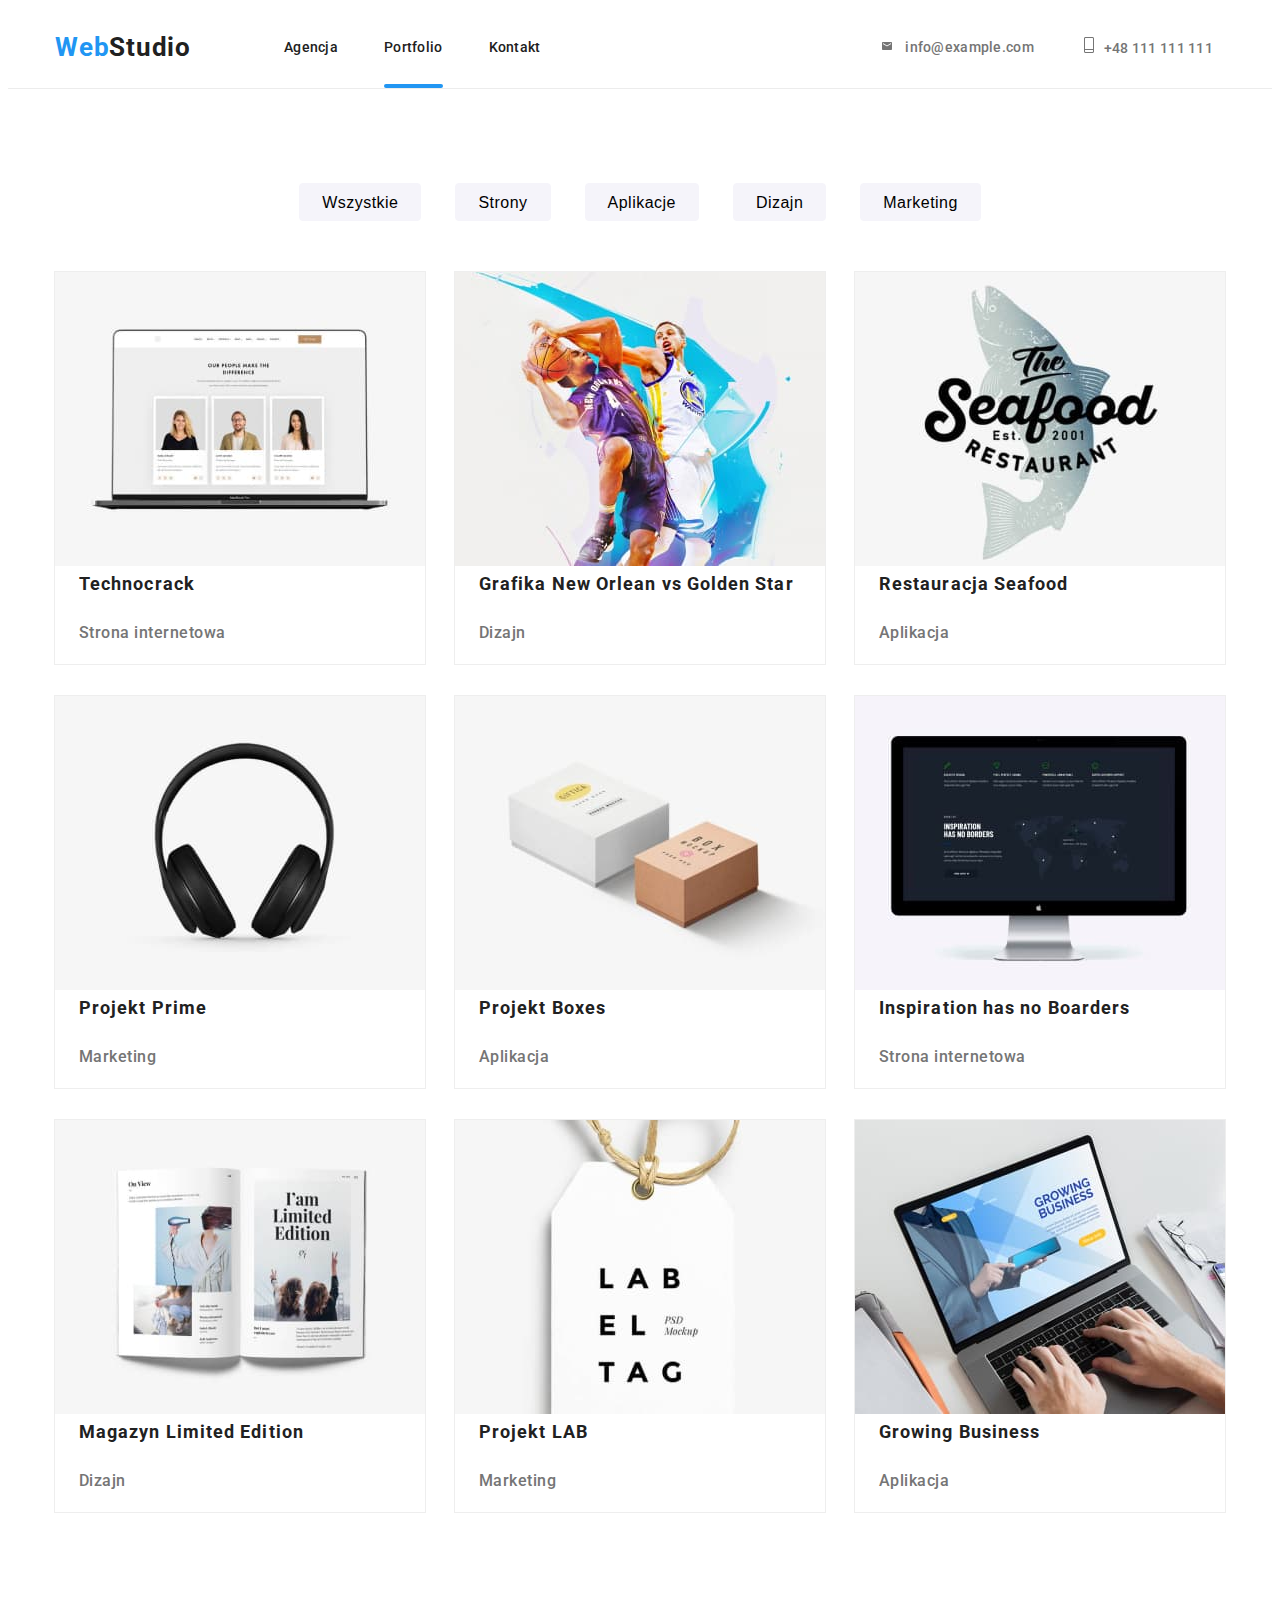
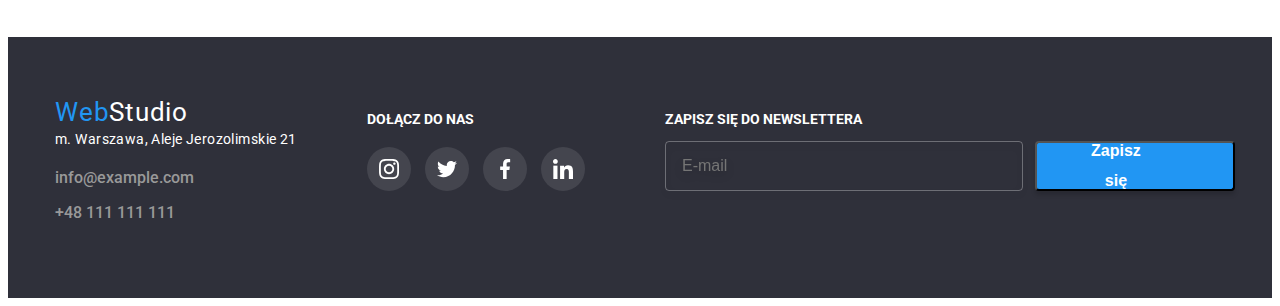
==== portfolio.html @ 25425c7d "clone" ====
<!DOCTYPE html>
<html lang="pl">

<head>
    <meta charset="UTF-8">
    <meta http-equiv="X-UA-Compatible" content="IE=edge">
    <meta name="viewport" content="width=device-width, initial-scale=1.0">
    <title>goit-markup-hw-06</title>

    <!-- modern-normalize link -->
    <link rel="stylesheet" href="https://cdn.tutorialjinni.com/modern-normalize/1.1.0/modern-normalize.css">
    <!-- endo modern-normalize link -->

    <link rel="preconnect" href="https://fonts.googleapis.com">
    <link rel="preconnect" href="https://fonts.gstatic.com" crossorigin>
    <link
        href="https://fonts.googleapis.com/css2?family=Raleway:wght@700&family=Roboto:wght@400;500;700;900&display=swap"
        rel="stylesheet">

    <link rel="stylesheet" href="./CSS/styles.css">
    <link rel="stylesheet" href="./CSS/style.css">
</head>


<body>
    <header class="header section">
        <div class="container">
            <!-- LOGO -->
            <div class="logo"><a class="logo-link link" href="index.html">Web<span class="logo-accent">Studio</span></a>
            </div>

            <!-- nawigacja -->
            <div class="nav">
                <ul class="nav-list list">
                    <li class="nav-list-item"><a class="nav-list-item-link link" href="index.html">Agencja</a></li>
                    <li class="nav-list-item active"><a class="nav-list-item-link link active" href="portfolio.html">Portfolio</a></li>
                    <li class="nav-list-item"><a class="nav-list-item-link link" href="#">Kontakt</a></li>
                </ul>
            </div>

            <!-- Kontakt -->
            <div class="nav-contact">
                <ul class="nav-contact-list list">
                    <li class="nav-contact-list-item">
                    <a class="nav-contact-link-mail link" href="mailto:info@example.com"><svg class="contact-mail-icon">
                        <use href="./images/sprite.svg#icon-mail"></use>
                        </svg>info@example.com</a>
                    </li>
                    <li class="nav-contact-list-item list">
                    <a class="nav-contact-link-tel link" href="callto:+48 111 111 111"><svg class="contact-mobile-icon">
                        <use href="./images/sprite.svg#icon-smartphone"></use>
                    </svg>+48 111 111 111</a>
                    </li>
                </ul>
            </div>
        </div>
    </header>


    <!-- sekcja MAIN -->
    <main>
        <section class="filter section">
            <!-- filter -->
            <div class="container filter-div">
                <ul class="filter-list">
                    <li class="filter-list-item"><button type="button" class="button-filter">Wszystkie</button></li>
                    <li class="filter-list-item"><button type="button" class="button-filter">Strony</button></li>
                    <li class="filter-list-item"><button type="button" class="button-filter">Aplikacje</button></li>
                    <li class="filter-list-item"><button type="button" class="button-filter">Dizajn</button></li>
                    <li class="filter-list-item"><button type="button" class="button-filter">Marketing</button></li>
                </ul>
            </div>

            <!-- portfolio -->
            <div class="container portfolio">
                <ul class="portfolio-list">
                    <li class="portfolio-list-item">
                        <div class="photo-wrapper">
                            <img class="portfolio-list-item-img" src="./images/img5.jpg"
                            alt="strona internetowa Technocrack" width="370" height="294">
                            <div class="img-overlay">
                                <p class="overlay-text">
                                    Technocrack jest popularną platformą wykorzystywaną do rozpowszechniania koronawirusa. Firmy wykorzystują tę platformę do celów szpiegowskich i ataków na niezabezpieczone serwery konkurencji
                                </p>
                            </div>
                            </div>
                        <h2 class="portfolio-list-item-header">Technocrack</h2>
                        <p class="portfolio-list-item-text">Strona internetowa</p>
                    </li>

                    <li class="portfolio-list-item">
                        <div class="photo-wrapper">
                            <img class="portfolio-list-item-img" src="./images/img6.jpg"
                            alt="dizajn koszykówki" width="370" height="294">
                            <div class="img-overlay">
                                <p class="overlay-text">
                                    Technocrack jest popularną platformą wykorzystywaną do rozpowszechniania koronawirusa. Firmy wykorzystują tę platformę do celów szpiegowskich i ataków na niezabezpieczone serwery konkurencji
                                </p>
                            </div>
                        </div>

                        <h2 class="portfolio-list-item-header">Grafika New Orlean vs Golden Star</h2>
                        <p class="portfolio-list-item-text">Dizajn</p>
                    </li>

                    <li class="portfolio-list-item">
                        <div class="photo-wrapper">
                            <img class="portfolio-list-item-img" src="./images/img7.jpg" alt="logo restauracji Seafood" width="370" height="294">
                            <div class="img-overlay">
                                <p class="overlay-text">
                                    Technocrack jest popularną platformą wykorzystywaną do rozpowszechniania koronawirusa. Firmy wykorzystują tę platformę do celów szpiegowskich i ataków na niezabezpieczone serwery konkurencji
                                </p>
                            </div>
                        </div>

                        <h2 class="portfolio-list-item-header">Restauracja Seafood</h2>
                        <p class="portfolio-list-item-text">Aplikacja</p>
                    </li>

                    <li class="portfolio-list-item">
                        <div class="photo-wrapper">
                            <img class="portfolio-list-item-img" src="./images/img8.jpg" alt="zdjęcie słuchawek" width="370" height="294">
                            <div class="img-overlay">
                                <p class="overlay-text">
                                    Technocrack jest popularną platformą wykorzystywaną do rozpowszechniania koronawirusa. Firmy wykorzystują tę platformę do celów szpiegowskich i ataków na niezabezpieczone serwery konkurencji
                                </p>
                            </div>
                        </div>
                        <h2 class="portfolio-list-item-header">Projekt Prime</h2>
                        <p class="portfolio-list-item-text">Marketing</p>
                    </li>

                    <li class="portfolio-list-item">
                        <div class="photo-wrapper">
                            <img class="portfolio-list-item-img" src="./images/img9.jpg" alt="grafika pudełek" width="370" height="294">
                            <div class="img-overlay">
                                <p class="overlay-text">
                                    Technocrack jest popularną platformą wykorzystywaną do rozpowszechniania koronawirusa. Firmy wykorzystują tę platformę do celów szpiegowskich i ataków na niezabezpieczone serwery konkurencji
                                </p>
                            </div>
                    </div>

                        <h2 class="portfolio-list-item-header">Projekt Boxes</h2>
                        <p class="portfolio-list-item-text">Aplikacja</p>
                    </li>

                    <li class="portfolio-list-item">
                        <div class="photo-wrapper">
                            <img class="portfolio-list-item-img" src="./images/img10.jpg"
                            alt="ekran monitora" width="370" height="294">
                            <div class="img-overlay">
                                <p class="overlay-text">
                                    Technocrack jest popularną platformą wykorzystywaną do rozpowszechniania koronawirusa. Firmy wykorzystują tę platformę do celów szpiegowskich i ataków na niezabezpieczone serwery konkurencji
                                </p>
                            </div>
                        </div>
                         <h2 class="portfolio-list-item-header">Inspiration has no Boarders</h2>
                        <p class="portfolio-list-item-text">Strona internetowa</p>
                    </li>

                    <li class="portfolio-list-item">
                        <div class="photo-wrapper">
                            <img class="portfolio-list-item-img" src="./images/img11.jpg" alt="otwarte strony magazynu" width="370" height="294">
                            <div class="img-overlay">
                                <p class="overlay-text">
                                    Technocrack jest popularną platformą wykorzystywaną do rozpowszechniania koronawirusa. Firmy wykorzystują tę platformę do celów szpiegowskich i ataków na niezabezpieczone serwery konkurencji
                                </p>
                            </div>
                        <h2 class="portfolio-list-item-header">Magazyn Limited Edition</h2>
                        <p class="portfolio-list-item-text">Dizajn</p>
                    </li>

                    <li class="portfolio-list-item">
                        <div class="photo-wrapper">
                            <img class="portfolio-list-item-img" src="./images/img12.jpg" alt="elegancka etykieta" width="370" height="294">
                            <div class="img-overlay">
                                <p class="overlay-text">
                                    Technocrack jest popularną platformą wykorzystywaną do rozpowszechniania koronawirusa. Firmy wykorzystują tę platformę do celów szpiegowskich i ataków na niezabezpieczone serwery konkurencji
                                </p>
                            </div>
                        </div>

                        <h2 class="portfolio-list-item-header">Projekt LAB</h2>
                        <p class="portfolio-list-item-text">Marketing</p>
                    </li>

                    <li class="portfolio-list-item">
                        <div class="photo-wrapper">
                            <img class="portfolio-list-item-img" src="./images/img13.jpg" alt="dłonie piszące na laptopie" width="370" height="294">
                            <div class="img-overlay">
                                <p class="overlay-text">
                                    Technocrack jest popularną platformą wykorzystywaną do rozpowszechniania koronawirusa. Firmy wykorzystują tę platformę do celów szpiegowskich i ataków na niezabezpieczone serwery konkurencji
                                </p>
                            </div>
                        </div>

                        <h2 class="portfolio-list-item-header">Growing Business</h2>
                        <p class="portfolio-list-item-text">Aplikacja</p>
                    </li>
                </ul>
            </div>
        </section>
    </main>

    <!-- ======== FOOTER ======== -->
<footer class="section-footer section">
    <div class="footer-content container">
        <div class="footer-adress-wrapper">
            <a class="footer-logo-link link" href="index.html">Web<span
                class="footer-logo-accent">Studio</span></a>

            <address class="footer-address">
            m. Warszawa, Aleje Jerozolimskie 21</address>
            <p class="contact.footer.mail"><a class="mailto-footer-mail link"
                href="mailto:info@example.com">info@example.com</a></p>
            <p class="contact.footer.tel"><a class="callto-footer-tel link" href="callto:+48111111111">+48 111 111
                111</a></p>
        </div>
    

    <div class="footer-social-links-wrapper link">
        <p class="footer-social-title">dołącz do nas</p>
        <ul class="footer-social-links-list list">
            <a class="footer-social-links-link link" href="#">
                <li class="footer-social-links-list-item"><svg class="footer-social-links-icon">
                    <use href="./images/sprite.svg#icon-instagram"></use>
                </svg>
            </li>
        </a>

        <a class="footer-social-links-link link" href="#">
            <li class="footer-social-links-list-item"><svg class="footer-social-links-icon">
                    <use href="./images/sprite.svg#icon-twitter"></use>
                </svg>
            </li>
        </a>

        <a class="footer-social-links-link link" href="#">
            <li class="footer-social-links-list-item"><svg class="footer-social-links-icon">
                    <use href="./images/sprite.svg#icon-facebook"></use>
                </svg>
            </li>
        </a>

        <a class="footer-social-links-link link" href="#">
            <li class="footer-social-links-list-item"><svg class="footer-social-links-icon">
                    <use href="./images/sprite.svg#icon-linkedin"></use>
                </svg>
            </li>
            </a>
        </ul>
        </div>
        <div class="footer-newsletter-wrapper">
            <form class="newsletter">
                <label class="newsletter-label">
                    <p class="footer-newslettet-input-text">Zapisz się do newslettera</p>
                    <input class="newsletter-email-input" type="email" name="newsletter" required placeholder="E-mail" />
                </label>
                <button class="newsletter-submit-button" type="submit">
                    Zapisz się
                    <svg class="newsletter-button-icon">
                        <use href="./images/sprite.svg#icon-send"></use>
                    </svg>
                </button>
            </form>
        </div>
    </div>
</footer>
</body>

</html>
---- CSS/styles.css ----
:root {
  --main-font: font-family: 'Roboto', sans-serif;
  --secondary-font: font-family: 'Raleway', sans-serif;
  --main-color: #757575;
  --secondary-color: #2196F3;
  --font-black-color: #212121;
}
body {
 background: #FFFFFF;
 font-family: 'Roboto', sans-serif;;
 color: var(--font-black-color);
 font-weight: 500;
 }
h1,
h2,
h3,
h4,
h5,
h6 {
  margin:0;
}

ul,
ol {
  padding: 0;
  margin: 0;
}

p {
  padding: 0;
}

img {display: block;
}

.list {
      list-style: none;
}

.link {
  text-decoration: none;
}

.section {
  align-items: center;
  margin: 0 auto;
  /* border: 1px dashed red; */
}

.container {
  width: 1200px;
  align-items: center;
  margin: 0 auto;
  /* border: 1px solid rgb(9, 114, 122); */
}

/* pseudoclasses components */

.logo-link:hover,
.logo-link:focus, 
.logo-accent:hover,
.logo-accent:focus,
.portfolio-list-item:hover {
  cursor: pointer;
  transition: 250ms cubic-bezier(0.4, 0, 0.2, 1);
}
.nav-list-item-link:hover,
.nav-list-item-link:focus,
.nav-contact-link-mail:hover,
.nav-contact-link-mail:focus,
.nav-contact-link-tel:hover,
.nav-contact-link-tel:focus,
.footer-logo-link:hover,
.footer-logo-link:focus,
.footer-tel:hover,
.footer-tel:focus,
.footer-mail:hover,
.footer-mail:focus {
  color: var(--secondary-color);
  transition: 250ms cubic-bezier(0.4, 0, 0.2, 1);
}


/* ======== HEADER ======== - - - - - - - - - */


.header .container {
  display: flex;
  align-items: center;
}

.header {
  height: 80px;
  align-items: center;
  border-bottom: 1px solid #ECECEC;
}

.logo{
  margin: 24px 93px 24px 15px;
}

.logo-link{
  font-family: var(--secondary-font);
  color: var(--secondary-color);
  font-weight: 700;
  font-size: 26px;
  line-height: 1.192;
  letter-spacing: 0.03em;
}

.logo-accent{
  color: var(--font-black-color);
}

.nav-list .section {
  padding-bottom: 100px;
  padding-top: 100px;
}

.nav-list {
  display: flex;
}

.nav-list-item {
  position: relative;
  font-size: 14px;
  line-height: 1.143;
  letter-spacing: 0.02em;
}

.nav-list-item:not(:last-child){
  margin-right: 46px;
}
.nav-list-item::after {
  position: absolute;
  content: "";
  width: 0;
  height: 4px;
  bottom: -33px;
  left: 0;
  background: var(--secondary-color);
  border-radius: 2px;
}
.nav-list-item.active::after {
  color: var(--secondary-color);
  background: var(--secondary-color);
  width: 100%;
}
.nav-list-item:hover::after {
  width: 100%;
  transition: 250ms cubic-bezier(0.4, 0, 0.2, 1);
}
.nav-list-item-link {
  color:var(--font-black-color);
}

.nav-list-item-link:hover,
.nav-list-item-link:focus {
  color: var(--secondary-color);
  transition: 250ms cubic-bezier(0.4, 0, 0.2, 1);
}

.header .nav-contact {
  margin-left: auto;
}

.nav-contact-list {
  display: flex;
}

.nav-contact-link-tel,
.nav-contact-link-mail {
  font-size: 14px;
  line-height: 1.143;
  letter-spacing: 0.02em;
  padding: 1,0;
  color: var(--main-color);
}

.nav-contact-link-mail{
  margin-left: 10px;
}
.nav-contact-link-tel {
  margin-right: 27px;
  margin-left: 50px;
}

.contact-mail-icon, 
.contact-mobile-icon {
  display: inline-flex;
  justify-content: center;
  align-items: center;
  margin-right: 10px;
  fill: currentColor;
}

.contact-mail-icon{
  width: 16px;
  height: 12px;
}
.contact-mobile-icon {
  width: 10px;
  height: 16px;
}


/* ============== INDEX.HTML ==============  - - - - - - - - - */

/* ======== backdrop & modal-window ======== */

.backdrop {
  position: fixed;
  top: 0;
  left: 0;
  width: 100%;
  height: 100%;
  background-color: rgba(0, 0, 0, 0.2);
  transition: opacity 500ms cubic-bezier(0.4, 0, 0.2, 1), visibility 500ms cubic-bezier(0.4, 0, 0.2, 1);
  /* cursor: not-allowed; */
}

.modal {
  position: absolute;
  top: 50%;
  left: 50%;
  transform: translate(-50%,-50%);
  width: 528px;
  height: 581px;
  background-color:#fff;
  box-shadow: 0px 1px 3px rgba(0, 0, 0, 0.12), 0px 1px 1px rgba(0, 0, 0, 0.14), 0px 2px 1px rgba(0, 0, 0, 0.2);
  border-radius: 4px;
  padding: 40px;
}

.close-btn {
  position: absolute;
  top: 8px;
  right: 8px;
  width: 30px;
  height: 30px;
  background: #FFFFFF;
  border: 1px solid rgba(0, 0, 0, 0.1);
  cursor: pointer;
  border-radius: 50%;
  fill: black;
  cursor: pointer;
}

.close-btn svg {
  width: 11px;
  height: 11px;
}

.is-hidden {
opacity: 0;
visibility: hidden;
pointer-events: none;
}

/* +++++++++++++++++++++++ FORMULARZ ++++++++++++++++++++++++++++++ */

.form-header {
  display: block;
  width: auto;
  font-weight: 700;
  font-size: 20px;
  line-height: 1.15;
  text-align: center;
  letter-spacing: 3%;
  color: var(--font-black-color);
  margin-bottom: 12px;
}

.form-label {
  display: flex;
  flex-direction:column;
  justify-content: left;
}

.label-span {
  font-weight: 400;
  font-size: 12px;
  line-height: 1.172;
  letter-spacing: 1%;
  color: var(--second-color);
  margin-bottom: 4px;
}

.form-input .comment-textarea {
  width: 528px;
  box-sizing: border-box;
  border-radius: 4px;
}

.form-input:hover,
.form-input:focus-within,
.comment-textarea:hover,
.comment-textarea:focus-within {
border-color: var(--secondary-color);
border-radius: 4px;
fill: var(--font-black-color);
}

.form-input{
  display: border-box;
  border: 1px solid rgba(33, 33, 33, 0.2);
  border-radius: 4px;
  height: 40px;
  margin-bottom: 10px;
  padding-left: 42px;
}

.form-icon {
  position: absolute;
  display: block;
  width: 12px;
  height: 12px;
  margin-right: 15px;
  fill: #212121;
}

.icon-name {
  top: 107px;
  left: 55px;
}

.icon-tel {
  top: 174.26px;
  left: 55px;
}

.icon-mail {
  top: 243px;
  left: 55px;
}

.comment-textarea {
  height: 120px;
  resize: none;
  padding: 12px 16px;
  margin-bottom: 20px;
  border: 1px solid rgba(33, 33, 33, 0.2);
  border-radius: 4px;
}

.comment-textarea::placeholder {
  font-size: 12px;
  line-height: 1.172;
  letter-spacing: 1%;
  color: rgba(117, 117, 117, 0.5);
}



.checkbox {
display: inline-flex;
justify-content: center;
 visibility: hidden; 
}

.checkbox:checked {
visibility:hidden;
}


.checkbox-wrap {
  display: flex;
  justify-content: center;
}


.checkbox-text {
  display: inline-flex;
  justify-content: center;
  font-weight: 400;
  font-size: 14px;
  line-height: 1.174;
  letter-spacing: 3%;
  color: var(--main-color);
}
.checkbox-text::before {
  content:"";
  width: 16px;
  height: 15px;
  border-radius: 2px;
  border: 2px solid var(--font-black-color);
  margin-right: 8px;
  transition: 250ms cubic-bezier(0.4, 0, 0.2, 1);
}

.checkbox:checked + .checkbox-text::before {
  background-color: var(--secondary-color);
  background-image: url(../images/icon-checked.svg);
  fill: var(--secondary-color);
  background-size: 11px 8px;
  background-position: center;
  background-repeat: no-repeat;
  border: none;
}

.form-link {
  color: var(--secondary-color);
  text-decoration: underline;
}

.submit-button {
  display: block;
  margin-left: auto;
  margin-right: auto;
  margin-top: 20px;
  width: 200px;
  height: 50px;
  color: white;
  font-weight: 700;
  font-size: 16px;
  line-height: 1.875;
  letter-spacing: 6%;
  background-color: #2196f3;
  box-shadow: 0px 4px 4px rgba(0, 0, 0, 0.15);
  border-radius: 4px;
}


/* +++++++++++++++++++++++ END FORMULARZ ++++++++++++++++++++++++++++++ */


/* ======== END backdrop & modal-window ======== */



/* ======== hero ======== */
.main .section{
  display: flex;
  justify-content: center;
  align-items: center;
}

.hero {
  background-image: linear-gradient(rgba(47, 48, 58, 0.4),rgba(47, 48, 58, 0.4)), url("../images/background.jpg");
  background-repeat: no-repeat;
  background-size: cover;
  display: flex;
  justify-content: center;
  background-color: #2F303A;
  margin-bottom: 94px;
  width: 1600px;
  margin: 0 auto 94px auto;
}

.banner {
  display: block;
  align-items: center;
  color: transparent;
  height: 200px;
  width: 696px;
  display: block;
  justify-content: center;
  align-items: center;
  padding-top: 200px;
  padding-bottom: 400px;
}

.header-hero{
  display: flex;
  justify-content: center;
  align-items: center;
  height: 120px;
  color: #FFF;
  font-size: 44px;
  font-weight: 900;
  line-height: 1.367;
  letter-spacing: 0.06em;
  text-align: center;
}

.button-hero {
  display: flex;
  justify-content: center;
  align-items: center;
  color: #fff;
  margin-top: 30px;
  margin-left: auto;
  margin-right: auto;
  padding: 10 41 10 42;
  width: 200px;
  height: 50px;
  background: #2196F3;
  box-shadow: 0px 4px 4px rgba(0, 0, 0, 0.15);
  border-radius: 4px;
}


/* ======== END hero ======== */
/* ======== about ======== */

.about-content {
  display: flex;
  justify-content: center;
  margin-bottom: 94px;
}

.about-content-item {
  width: 270px;
  height: 251px;
  margin-right: 15px;
  margin-left: 15px;
}

.about-stample {
  display: flex;
  justify-content: center;
  align-items: center;
  width: 270px;
  height: 120px;
  margin-bottom: 30px;
  background-color: #F5F4FA;
  border-radius: 4px;
}
.about-icon {
  max-width: 70px;
  max-height: 70px;
  fill: cover;
}

.about-content-item h3 {
  height: 16px;
  font-size: 14px;
  line-height: 1.172;
  font-weight:700;
  letter-spacing: 3%;
  padding-bottom: 10px;
}

.about-content-item p {
  height: 75px;
  color: var(--main-color);
  font-size: 14px;
  line-height: 1.714;
  letter-spacing: 3%;
}
/* ======== END about ======== */
/* ======== what we do ======== */
.header-what-we-do {
  font-weight: 700;
  font-size: 36px;
  line-height: 1.172;
  text-align: center;
  margin-top:94px;
  margin-bottom: 50px;
}

.ul-what-we-do {
  display: flex;
  justify-content: space-between;
  padding-left: 15px;
  padding-right: 15px;
  padding-bottom: 94px;
}

.li-what-we-do {
  position: relative;
}
.what-we-do-label {
  position: absolute;
  display: flex;
  justify-content: center;
  align-items: center;
  font-size: 14px;
  font-weight: 700;
  color: #fff;
  width: 100%;
  top: 224px;
  text-align: center;
  text-transform: uppercase;
  margin: 0;
  height: 70px;
  background-image: linear-gradient(rgba(47, 48, 58, 0.8),rgba(47, 48, 58, 0.8));
}

/* ======== END what we do ======== */
/* ======== our team ======== */
.our-team .container {
  background-color: #F5F4FA;
  width: 100%;
}

.header-our-team {
  text-align: center;
  font-weight: 700;
  padding-top: 94px;
  padding-bottom: 50px;
  font-size: 36px;
  text-align: center;
  line-height: 1.172;
}

.ul-our-team {
  display:flex;
  justify-content: center;
  padding-bottom: 94px;
}

.li-our-team {
  width: 270px;
  height: 428px;
  background: #FFFFFF;
  border-radius: 0px 0px 4px 4px;
  box-shadow: 0px 1px 3px rgba(0, 0, 0, 0.12), 0px 1px 1px rgba(0, 0, 0, 0.14), 0px 2px 1px rgba(0, 0, 0, 0.2);
  border-radius: 0px 0px 4px 4px;

}

.li-our-team:not(:last-child){
  margin-right: 30px;
}

.figure-our-team,
.img-our-team {
  margin: 0;
}

.figure-our-team {
  text-align: center;
}
.photo-figcaption {
  padding-top: 30px;
}
.photo-description {
  text-align: center;
  color: var(--main-color);
}


.social-links-list {
  display: flex;
  justify-content: space-between;
  align-items: center;
  padding-left: 32px;
  padding-right: 32px;
}

.social-links-list-item {
  display: flex;
  justify-content: center;
  align-items: center;
  background-color: transparent;
  width: 44px;
  height: 44px;
  border-radius: 50%;    
}
.social-links-icon {
  fill: #AFB1B8;
  max-width: 20px;
  max-height: 20px;
}

.social-links-list-item:hover,
.social-links-list-item:focus {
  background-color: var(--secondary-color);
  transition: 250ms cubic-bezier(0.4, 0, 0.2, 1);
  fill: white;
}

.social-links-list-item:hover .social-links-icon, 
.social-links-list-item:focus .social-links-icon {
  fill: white;
}

.social-links-list-item:not(:last-child){
  margin-right: 10px;
  }


/* ======== END our team ======== */
/* ======== our clients ======== */
.our-clients .section {
  display: flex;
}

.our-clients .container {
  margin-bottom: 94px;
  display: flex;
  justify-content: center;
}

.header-our-clients {
  display: flex;
  justify-content: center;
  font-weight: 700;
  font-size: 36px;
  line-height: 1.172;
  padding-top: 94px;
  padding-bottom: 50px;
}

.our-clients-list {
  display: flex;
}

.our-clients-links-icon {
  display: block;
  max-height: 92px;
  max-width: 172px;
  fill: #AFB1B8;
  padding: 16px 32px;
}

.our-clients-list-link-item {
  display:flex;
  border: 1px solid #AFB1B8;
  border-radius: 4px;
}

.our-clients-list-link-item:not(:last-child) {
margin-right: 30px;
}

.our-clients-list-link-item:hover,
.our-clients-list-link-item:focus {
  border-color: var(--secondary-color);
  fill: var(--secondary-color);
  transition: 250ms cubic-bezier(0.4, 0, 0.2, 1);
}

.our-clients-list-link-item:hover .our-clients-links-icon {
  fill: var(--secondary-color);
  transition: 250ms cubic-bezier(0.4, 0, 0.2, 1);
}

/* ======== END our clients ======== */

/* ============== END INDEX.HTML ============== - - - - - - - - - */
/* ============== PORTFOLIO.HTML ============== - - - - - - - - - */


.filter-div {
  margin-top: 94px;
  margin-bottom: 50px;
  text-align: center;
}

.filter-list-item{
  display: inline-flex;
  align-items: center;
}

.filter-list-item:not(:last-child){
  margin-right: 30px;
}

.button-filter {
  height: 38px;
  background-color: #F5F4FA;
  border: 1px solid #F5F4FA;
  border-radius: 4px;
  font-size: 16px;
  line-height: 1.625;
  text-align: center;
  letter-spacing: 0.03em;
  font-weight: 500;
  padding: 6px 22px;
}

.button-filter:active,
.button-filter:hover,
.button-filter:focus {
  background-color: var(--secondary-color);
  color: #fff;
  cursor: pointer;
  transition: 250ms cubic-bezier(0.4, 0, 0.2, 1);
}

.portfolio {
  display: block;
  justify-content: center;
  padding-bottom: 94px;
  
}
.portfolio-list {
  display: flex;
  flex-wrap: wrap;
  justify-content: space-around;
  align-items: center;
}

.portfolio-list-item {
  display: block;
  position: relative;
  justify-content: space-around;
  Width: 370px;
  Height: auto;
  border: 1px solid #EEE;
  margin-bottom: 30px;
  overflow: hidden;
  }

.portfolio-list-item:hover,
.portfolio-list-item:focus {
  transition: 250ms cubic-bezier(0.4, 0, 0.2, 1);
  box-shadow: 0px 1px 1px rgba(0, 0, 0, 0.12), 0px 4px 4px rgba(0, 0, 0, 0.06), 1px 4px 6px rgba(0, 0, 0, 0.16);
  }

.photo-wrapper {
position: relative;
overflow: hidden;
}
.img-overlay  {
  position: absolute;
  display: block;
  font-size: 16px;
  line-height: 1.56;
  font-weight: 400;
  letter-spacing: 33;
  top: 0px;
  left: 0px;
  right: 0px;
  bottom: 0px;
  width: 100%;
  height: 100%;
  padding-top: 49px;
  padding-bottom: 49px;
  padding-left: 24px;
  padding-right: 45px;
  color: #fff;
  background: rgba(33, 150, 243, 0.9);
  transform: translateY(100%);
  transition: 250ms cubic-bezier(0.4, 0, 0.2, 1);
}
.portfolio-list-item:hover .img-overlay {
  transform: translateY(0%);
}

.portfolio-list-item-header {
  font-family: var(--main-font);
  font-style: normal;
  font-weight: 700;
  font-size: 18px;
  line-height: 2.000;
  letter-spacing: 0.06em;
  padding-left: 24px;
}

.portfolio-list-item-text {
  font-size: 16px;
  line-height: 1.875;
  letter-spacing: 0.03em;
  color: var(--main-color);
  padding-left:24px;
  padding-right:24px;
  
}

/* ======== END HEADER ======== */
/* ----------------------------------------------------------------------- */
/* ======== FOOTER ======== */
.section-footer{
  display: flex;
  height: 100%;
  background-color: #2F303A;
  display: block;
}

.footer-content {
  display: flex;
  align-items: flex-start;
  padding-left: 15px;
  padding-right: 15px; 
  padding-top: 60px;
  padding-bottom: 60px;
}

.footer-adress-wrapper {
  margin-left: 15px;
  padding-right: 70px;
}


.footer-logo-link {
  font-family: var(--secondary-font);
  font-weight: 400;
  font-size: 26px;
  line-height: 1.192;
  letter-spacing: 0.03em;
  color: var(--secondary-color);
}

.footer-logo-accent {
  color: #fff;
}

.footer-address,
.li-footer-mail,
.li-footer-tel {
  font-style: normal;
  font-weight: 400;
  font-size: 14px;
  line-height: 1.714;
  letter-spacing: 0.03em;
  color: #FFFFFF;
  
}

.mailto-footer-mail,
.callto-footer-tel {
  color: hsl(0, 0%, 60%);
}

/* ======== footer social links ======== */

.footer-social-title {
  font-family: var(--main-font);
  text-align: left;
  font-size: 14px;
  font-weight: 700;
  text-transform: uppercase;
  line-height: 1.172;
  letter-spacing: 3%;
  color: #fff;
  margin-bottom: 20px;
}

.footer-social-links-list-item {
  display: inline-flex;
  justify-content: center;
  align-items: center;
  fill: white;
  background-color: rgba(255, 255, 255, 0.1);
  width: 44px;
  height: 44px;
  border-radius: 50%;
}

.footer-social-links-link:not(:last-child) {
  margin-right: 10px;
}
.callto-footer-tel:hover,
.callto-footer-tel:focus,
.mailto-footer-mail:hover,
.mailto-footer-mail:focus {
  color: var(--secondary-color);
  cursor: pointer;
}

.footer-social-links-list-item:hover, 
.footer-social-links-list-item:focus {
  background-color: var(--secondary-color);
  transition: 250ms cubic-bezier(0.4, 0, 0.2, 1);
}

.footer-social-links-icon {
  max-width: 20px;
  max-height: 20px;
}
/* ======== END footer social links ======== */
/* ======== newsletter ======== */

.footer-newsletter-wrapper {
  display: flex;
  justify-content: flex-end;
  margin-left: auto;
  margin-right: 212px;
}
.footer-newslettet-input-text {
  position: relative;
  display: flex;
  font-family: var(--main-font);
  text-align: left;
  font-size: 14px;
  font-weight: 700;
  text-transform: uppercase;
  line-height: 1.172;
  letter-spacing: 3%;
  color: #fff;
}
.newsletter {
  position: relative;
  display: flex;
  width: 363px;
  height: 50px;
}
.newsletter-email-input {
  display: flex;
  align-items: center;
  font-size: 16px;
  line-height: 1.25;
  letter-spacing: 3%;
  color: rgba(255, 255, 255, 0.6);
  background-color: transparent;
  padding-left: 16px;
  width: 358px;
  height: 50px;
  border: 1px solid rgba(255, 255, 255, 0.3);
  box-sizing: border-box;
  filter: drop-shadow(0px 4px 4px rgba(0, 0, 0, 0.15));
  border-radius: 4px;
}
.newsletter-submit-button {
  position: absolute;
  display: block;
  top: 44px;
  left: 370px;
  display: flex;
  justify-content: start;
  align-items: center;
  padding-left: 42px;
  padding-right: 24px;
  width: 200px;
  height: 50px;
  color: white;
  font-weight: 700;
  font-size: 16px;
  line-height: 1.875;
  letter-spacing: 6%;
  background-color: #2196f3;
  box-shadow: 0px 4px 4px rgba(0, 0, 0, 0.15);
  border-radius: 4px;
}

.newsletter-button-icon{
  display: block;
  margin-left: 20px;
  margin-right: 13px;
  width: 24px;
  height: 24px;
  fill: #fff;
}

/* ======== END newsletter ======== */
---- CSS/style.css ----
.icon {
  display: inline-block;
  width: 1em;
  height: 1em;
  stroke-width: 0;
  stroke: currentColor;
  fill: currentColor;
}

/* ==========================================
Single-colored icons can be modified like so:
.icon-name {
  font-size: 32px;
  color: red;
}
========================================== */

.icon-logo_1 {
  width: 1.7373046875em;
}

.icon-logo_2 {
  width: 1.7373046875em;
}

.icon-logo_3 {
  width: 1.7666015625em;
}

.icon-logo_4 {
  width: 1.7666015625em;
}

.icon-logo_5 {
  width: 1.7666015625em;
}

.icon-logo_6 {
  width: 1.7666015625em;
}

.icon-mail {
  width: 1.3330078125em;
}

.icon-smartphone {
  width: 0.625em;
}
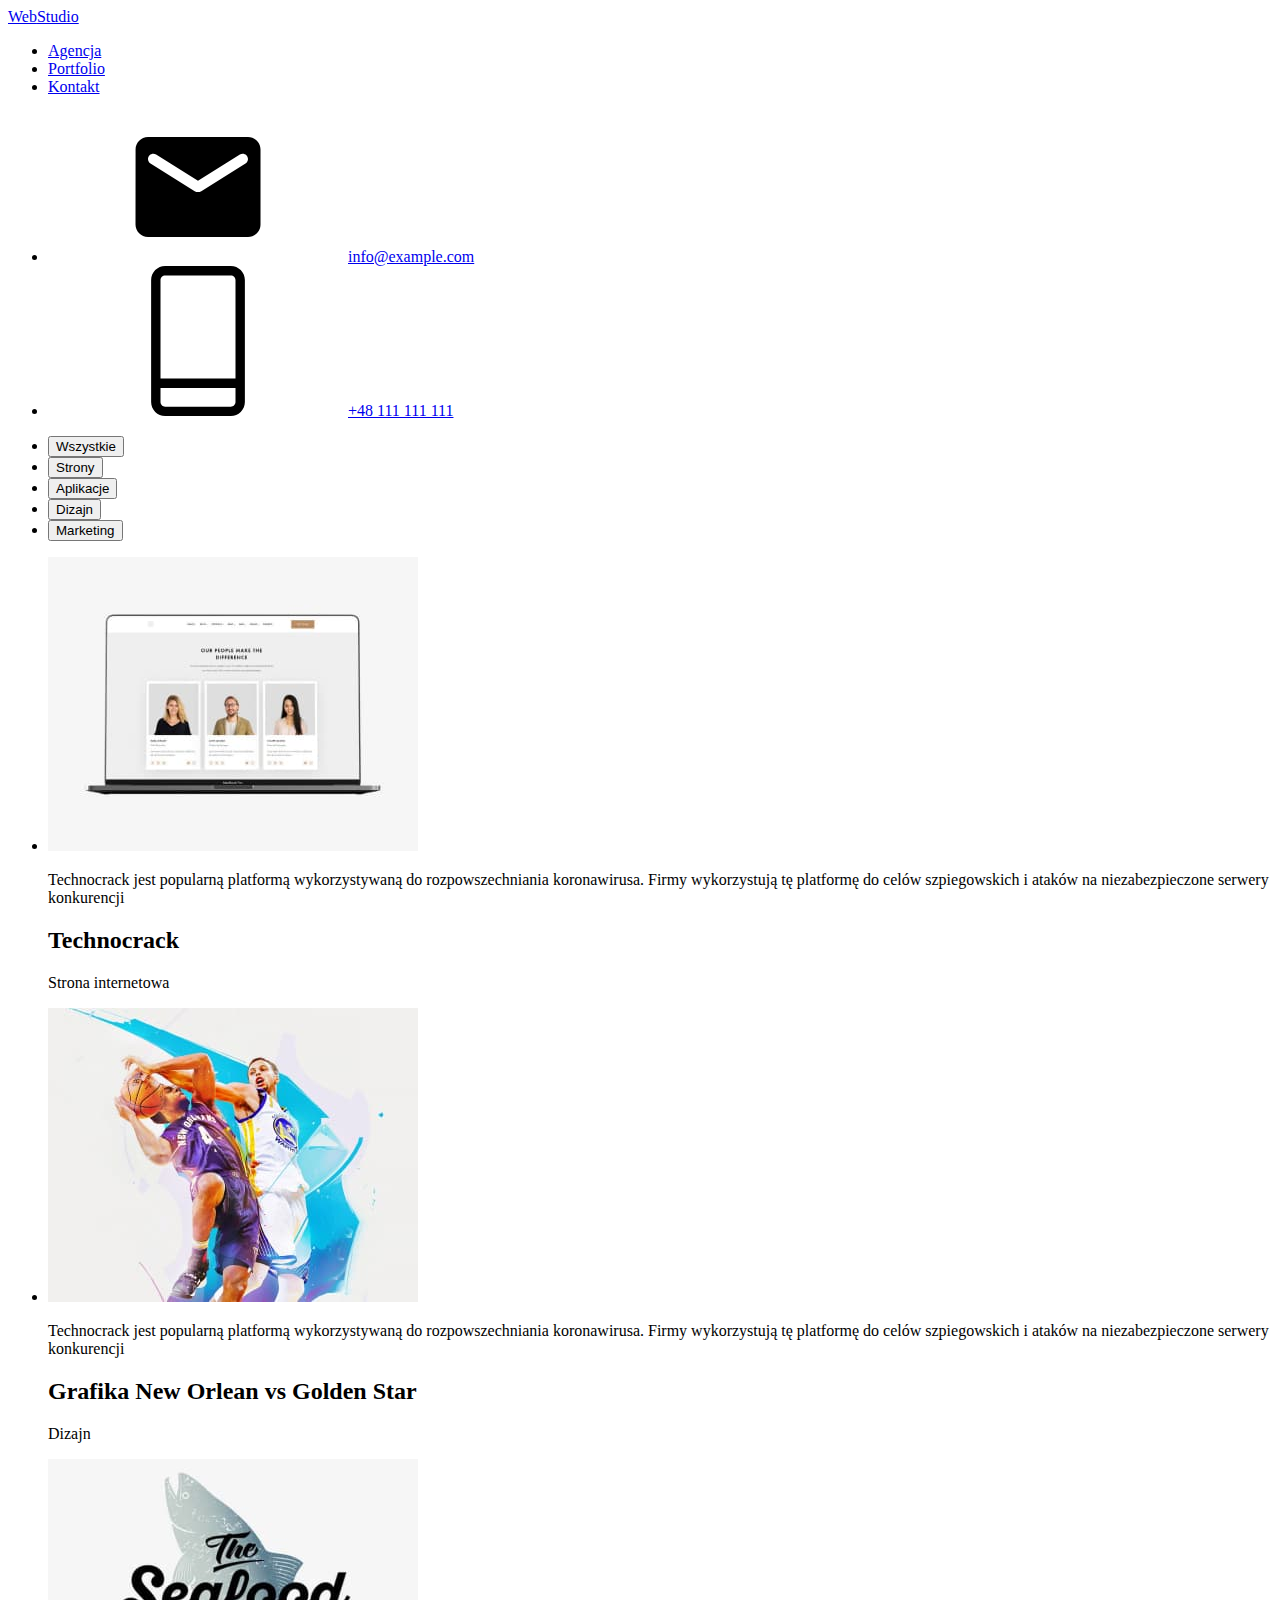
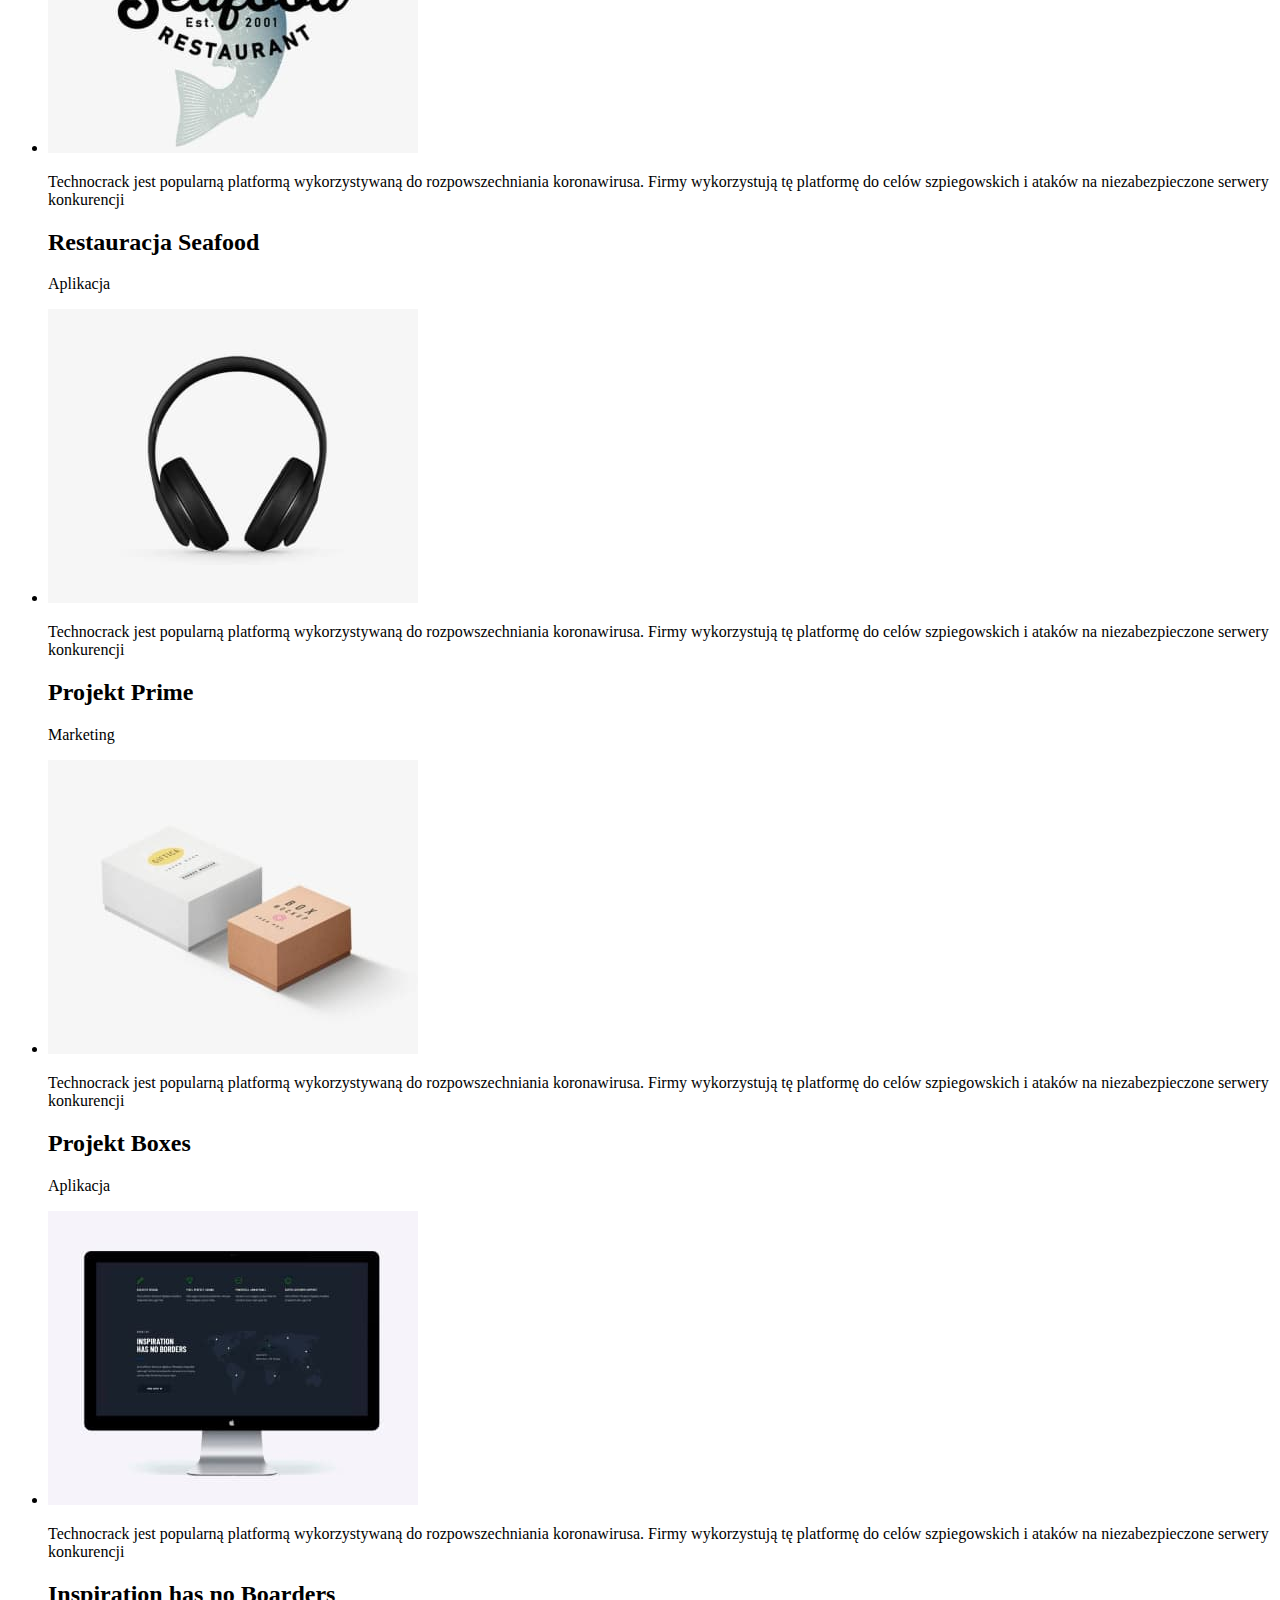
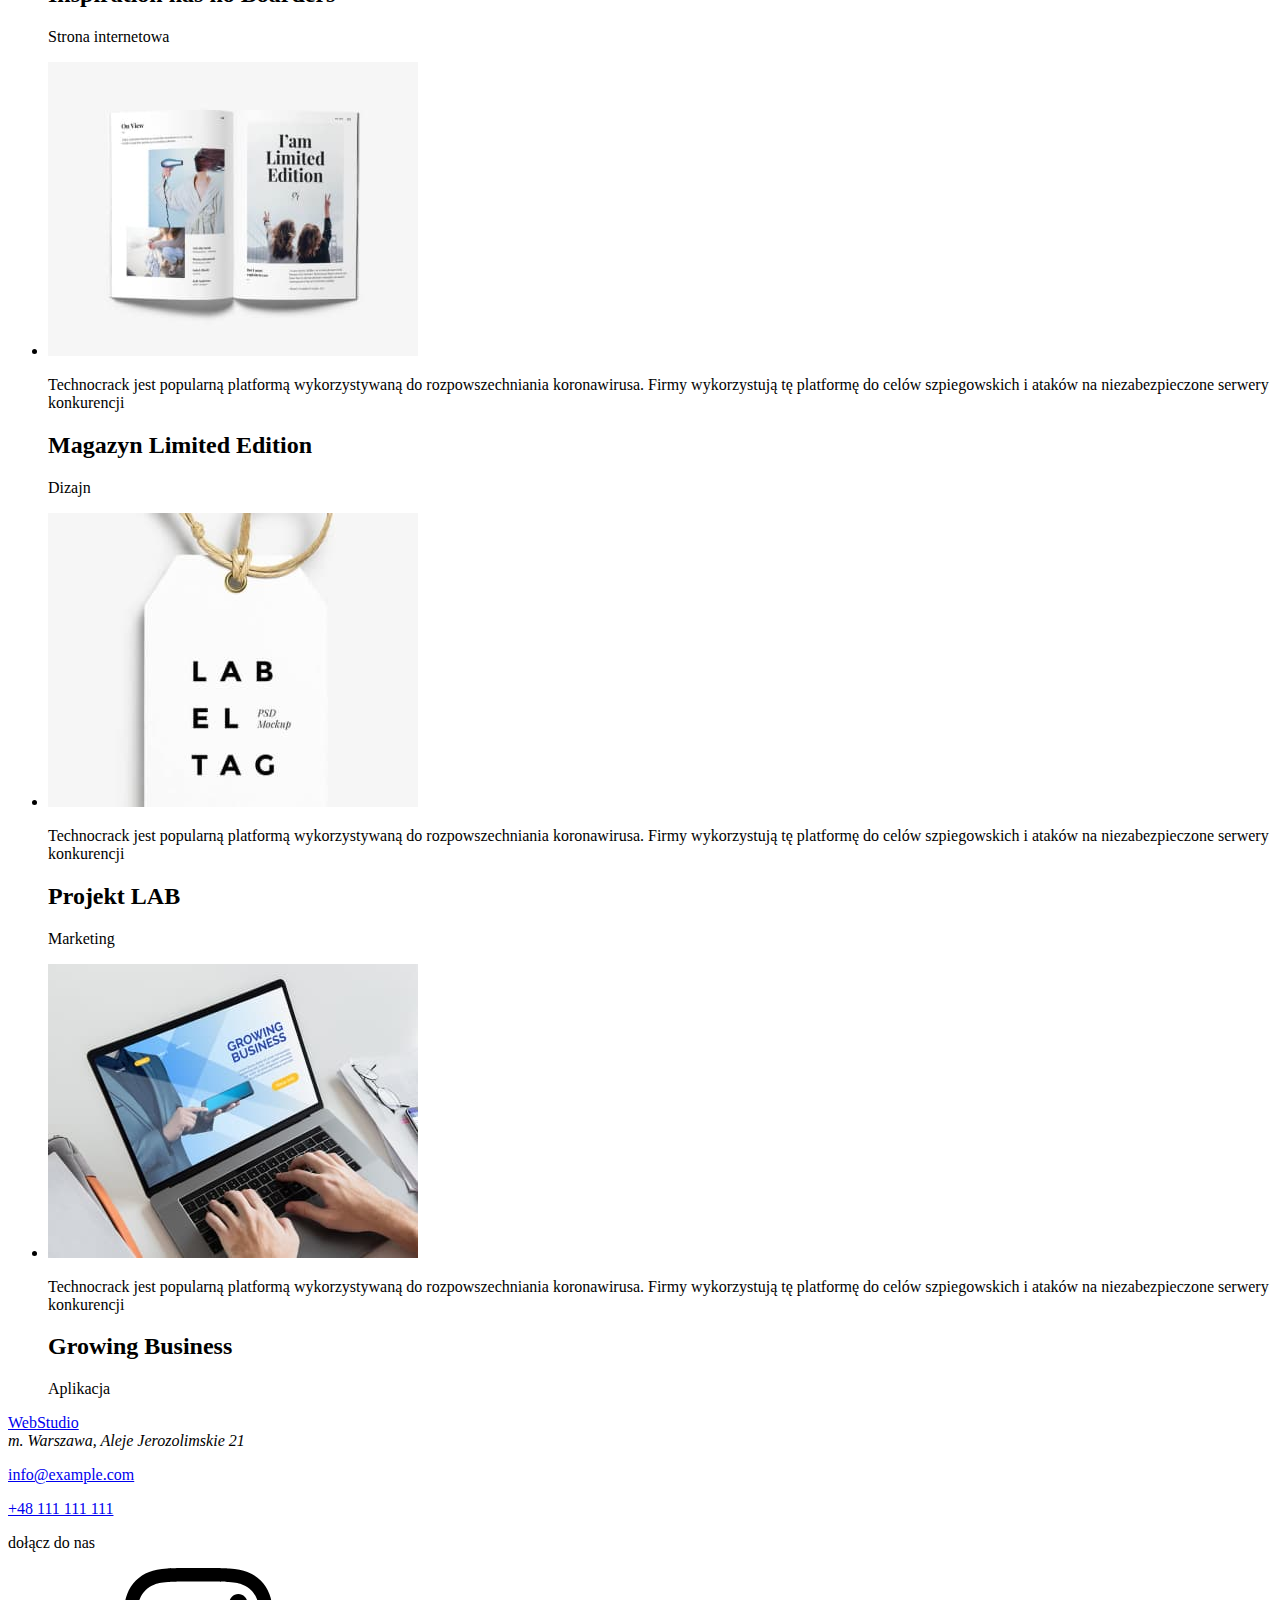
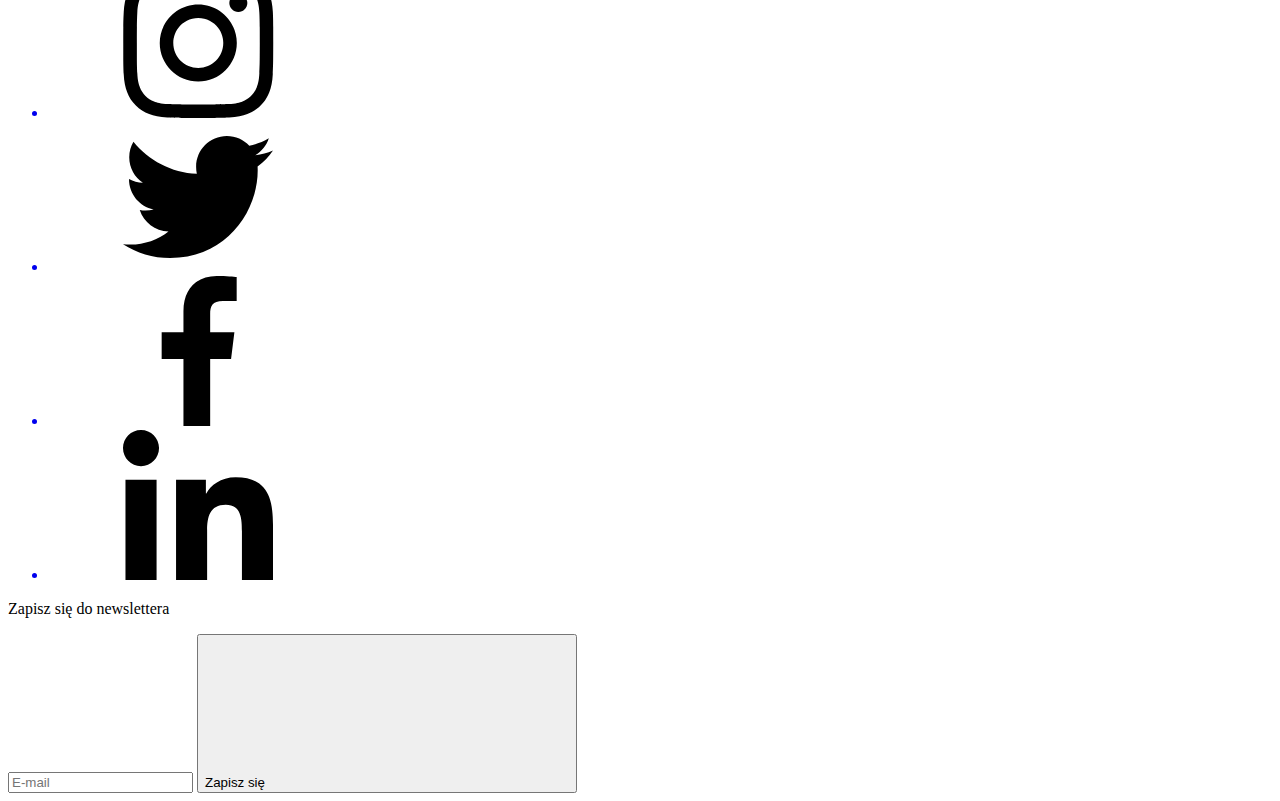
==== commit e5d93227: "Finish" ====
--- a/portfolio.html
+++ b/portfolio.html
@@ -26,30 +26,30 @@
     <header class="header section">
         <div class="container">
             <!-- LOGO -->
-            <div class="logo"><a class="logo-link link" href="index.html">Web<span class="logo-accent">Studio</span></a>
-            </div>
-
-            <!-- nawigacja -->
+            <div class="logo"><a class="logo__link link" href="index.html">Web<span class="logo__accent">Studio</span></a>
+            </div>
+    
+            <!-- MENU -->
             <div class="nav">
-                <ul class="nav-list list">
-                    <li class="nav-list-item"><a class="nav-list-item-link link" href="index.html">Agencja</a></li>
-                    <li class="nav-list-item active"><a class="nav-list-item-link link active" href="portfolio.html">Portfolio</a></li>
-                    <li class="nav-list-item"><a class="nav-list-item-link link" href="#">Kontakt</a></li>
-                </ul>
-            </div>
-
+                <ul class="menu__list list">
+                    <li class="menu__ active"><a class="menu__link link" href="index.html">Agencja</a></li>
+                    <li class="menu__"><a class="menu__link link" href="portfolio.html">Portfolio</a></li>
+                    <li class="menu__"><a class="menu__link link" href="#">Kontakt</a></li>
+                </ul>
+            </div>
+    
             <!-- Kontakt -->
-            <div class="nav-contact">
-                <ul class="nav-contact-list list">
-                    <li class="nav-contact-list-item">
-                    <a class="nav-contact-link-mail link" href="mailto:info@example.com"><svg class="contact-mail-icon">
-                        <use href="./images/sprite.svg#icon-mail"></use>
-                        </svg>info@example.com</a>
-                    </li>
-                    <li class="nav-contact-list-item list">
-                    <a class="nav-contact-link-tel link" href="callto:+48 111 111 111"><svg class="contact-mobile-icon">
-                        <use href="./images/sprite.svg#icon-smartphone"></use>
-                    </svg>+48 111 111 111</a>
+            <div class="contact">
+                <ul class="contact__list list">
+                    <li class="contact__item">
+                        <a class="contact__mail link" href="mailto:info@example.com"><svg class="contact__mail-icon">
+                                <use href="./images/sprite.svg#icon-mail"></use>
+                            </svg>info@example.com</a>
+                    </li>
+                    <li class="contact__item list">
+                        <a class="contact__tel link" href="callto:+48 111 111 111"><svg class="contact__tel-icon">
+                                <use href="./images/sprite.svg#icon-smartphone"></use>
+                            </svg>+48 111 111 111</a>
                     </li>
                 </ul>
             </div>
@@ -59,142 +59,142 @@
 
     <!-- sekcja MAIN -->
     <main>
-        <section class="filter section">
+        <section class="filter__section section">
             <!-- filter -->
-            <div class="container filter-div">
-                <ul class="filter-list">
-                    <li class="filter-list-item"><button type="button" class="button-filter">Wszystkie</button></li>
-                    <li class="filter-list-item"><button type="button" class="button-filter">Strony</button></li>
-                    <li class="filter-list-item"><button type="button" class="button-filter">Aplikacje</button></li>
-                    <li class="filter-list-item"><button type="button" class="button-filter">Dizajn</button></li>
-                    <li class="filter-list-item"><button type="button" class="button-filter">Marketing</button></li>
+            <div class="filer__container container">
+                <ul class="filter__list list">
+                    <li class="filter__item"><button type="button" class="filter__btn">Wszystkie</button></li>
+                    <li class="filter__item"><button type="button" class="filter__btn">Strony</button></li>
+                    <li class="filter__item"><button type="button" class="filter__btn">Aplikacje</button></li>
+                    <li class="filter__item"><button type="button" class="filter__btn">Dizajn</button></li>
+                    <li class="filter__item"><button type="button" class="filter__btn">Marketing</button></li>
                 </ul>
             </div>
 
             <!-- portfolio -->
-            <div class="container portfolio">
-                <ul class="portfolio-list">
-                    <li class="portfolio-list-item">
-                        <div class="photo-wrapper">
-                            <img class="portfolio-list-item-img" src="./images/img5.jpg"
+            <div class="portfolio__container container">
+                <ul class="portfolio__list list">
+                    <li class="portfolio__item">
+                        <div class="portfolio__portfolio__photo-wrapper">
+                            <img class="portfolio__img" src="./images/img5.jpg"
                             alt="strona internetowa Technocrack" width="370" height="294">
-                            <div class="img-overlay">
-                                <p class="overlay-text">
-                                    Technocrack jest popularną platformą wykorzystywaną do rozpowszechniania koronawirusa. Firmy wykorzystują tę platformę do celów szpiegowskich i ataków na niezabezpieczone serwery konkurencji
-                                </p>
-                            </div>
-                            </div>
-                        <h2 class="portfolio-list-item-header">Technocrack</h2>
+                            <div class="portfolio__portfolio__img-overlay">
+                                <p class="portfolio__text-overlay">
+                                    Technocrack jest popularną platformą wykorzystywaną do rozpowszechniania koronawirusa. Firmy wykorzystują tę platformę do celów szpiegowskich i ataków na niezabezpieczone serwery konkurencji
+                                </p>
+                            </div>
+                            </div>
+                        <h2 class="portfolio__item-header">Technocrack</h2>
+                        <p class="portfolio__item-text">Strona internetowa</p>
+                    </li>
+
+                    <li class="portfolio__item">
+                        <div class="portfolio__photo-wrapper">
+                            <img class="portfolio__img" src="./images/img6.jpg"
+                            alt="dizajn koszykówki" width="370" height="294">
+                            <div class="portfolio__img-overlay">
+                                <p class="portfolio__text-overlay">
+                                    Technocrack jest popularną platformą wykorzystywaną do rozpowszechniania koronawirusa. Firmy wykorzystują tę platformę do celów szpiegowskich i ataków na niezabezpieczone serwery konkurencji
+                                </p>
+                            </div>
+                        </div>
+
+                        <h2 class="portfolio__item-header">Grafika New Orlean vs Golden Star</h2>
+                        <p class="portfolio__item-text">Dizajn</p>
+                    </li>
+
+                    <li class="portfolio__item">
+                        <div class="portfolio__photo-wrapper">
+                            <img class="portfolio__img" src="./images/img7.jpg" alt="logo restauracji Seafood" width="370" height="294">
+                            <div class="portfolio__img-overlay">
+                                <p class="portfolio__text-overlay">
+                                    Technocrack jest popularną platformą wykorzystywaną do rozpowszechniania koronawirusa. Firmy wykorzystują tę platformę do celów szpiegowskich i ataków na niezabezpieczone serwery konkurencji
+                                </p>
+                            </div>
+                        </div>
+
+                        <h2 class="portfolio__item-header">Restauracja Seafood</h2>
+                        <p class="portfolio-list-item-text">Aplikacja</p>
+                    </li>
+
+                    <li class="portfolio__item">
+                        <div class="portfolio__photo-wrapper">
+                            <img class="portfolio__img" src="./images/img8.jpg" alt="zdjęcie słuchawek" width="370" height="294">
+                            <div class="portfolio__img-overlay">
+                                <p class="portfolio__text-overlay">
+                                    Technocrack jest popularną platformą wykorzystywaną do rozpowszechniania koronawirusa. Firmy wykorzystują tę platformę do celów szpiegowskich i ataków na niezabezpieczone serwery konkurencji
+                                </p>
+                            </div>
+                        </div>
+                        <h2 class="portfolio__item-header">Projekt Prime</h2>
+                        <p class="portfolio-list-item-text">Marketing</p>
+                    </li>
+
+                    <li class="portfolio__item">
+                        <div class="portfolio__photo-wrapper">
+                            <img class="portfolio__img" src="./images/img9.jpg" alt="grafika pudełek" width="370" height="294">
+                            <div class="portfolio__img-overlay">
+                                <p class="portfolio__text-overlay">
+                                    Technocrack jest popularną platformą wykorzystywaną do rozpowszechniania koronawirusa. Firmy wykorzystują tę platformę do celów szpiegowskich i ataków na niezabezpieczone serwery konkurencji
+                                </p>
+                            </div>
+                    </div>
+
+                        <h2 class="portfolio__item-header">Projekt Boxes</h2>
+                        <p class="portfolio-list-item-text">Aplikacja</p>
+                    </li>
+
+                    <li class="portfolio__item">
+                        <div class="portfolio__photo-wrapper">
+                            <img class="portfolio__img" src="./images/img10.jpg"
+                            alt="ekran monitora" width="370" height="294">
+                            <div class="portfolio__img-overlay">
+                                <p class="portfolio__text-overlay">
+                                    Technocrack jest popularną platformą wykorzystywaną do rozpowszechniania koronawirusa. Firmy wykorzystują tę platformę do celów szpiegowskich i ataków na niezabezpieczone serwery konkurencji
+                                </p>
+                            </div>
+                        </div>
+                         <h2 class="portfolio__item-header">Inspiration has no Boarders</h2>
                         <p class="portfolio-list-item-text">Strona internetowa</p>
                     </li>
 
-                    <li class="portfolio-list-item">
-                        <div class="photo-wrapper">
-                            <img class="portfolio-list-item-img" src="./images/img6.jpg"
-                            alt="dizajn koszykówki" width="370" height="294">
-                            <div class="img-overlay">
-                                <p class="overlay-text">
-                                    Technocrack jest popularną platformą wykorzystywaną do rozpowszechniania koronawirusa. Firmy wykorzystują tę platformę do celów szpiegowskich i ataków na niezabezpieczone serwery konkurencji
-                                </p>
-                            </div>
-                        </div>
-
-                        <h2 class="portfolio-list-item-header">Grafika New Orlean vs Golden Star</h2>
+                    <li class="portfolio__item">
+                        <div class="portfolio__photo-wrapper">
+                            <img class="portfolio__img" src="./images/img11.jpg" alt="otwarte strony magazynu" width="370" height="294">
+                            <div class="portfolio__img-overlay">
+                                <p class="portfolio__text-overlay">
+                                    Technocrack jest popularną platformą wykorzystywaną do rozpowszechniania koronawirusa. Firmy wykorzystują tę platformę do celów szpiegowskich i ataków na niezabezpieczone serwery konkurencji
+                                </p>
+                            </div>
+                        <h2 class="portfolio__item-header">Magazyn Limited Edition</h2>
                         <p class="portfolio-list-item-text">Dizajn</p>
                     </li>
 
-                    <li class="portfolio-list-item">
-                        <div class="photo-wrapper">
-                            <img class="portfolio-list-item-img" src="./images/img7.jpg" alt="logo restauracji Seafood" width="370" height="294">
-                            <div class="img-overlay">
-                                <p class="overlay-text">
-                                    Technocrack jest popularną platformą wykorzystywaną do rozpowszechniania koronawirusa. Firmy wykorzystują tę platformę do celów szpiegowskich i ataków na niezabezpieczone serwery konkurencji
-                                </p>
-                            </div>
-                        </div>
-
-                        <h2 class="portfolio-list-item-header">Restauracja Seafood</h2>
-                        <p class="portfolio-list-item-text">Aplikacja</p>
-                    </li>
-
-                    <li class="portfolio-list-item">
-                        <div class="photo-wrapper">
-                            <img class="portfolio-list-item-img" src="./images/img8.jpg" alt="zdjęcie słuchawek" width="370" height="294">
-                            <div class="img-overlay">
-                                <p class="overlay-text">
-                                    Technocrack jest popularną platformą wykorzystywaną do rozpowszechniania koronawirusa. Firmy wykorzystują tę platformę do celów szpiegowskich i ataków na niezabezpieczone serwery konkurencji
-                                </p>
-                            </div>
-                        </div>
-                        <h2 class="portfolio-list-item-header">Projekt Prime</h2>
+                    <li class="portfolio__item">
+                        <div class="portfolio__photo-wrapper">
+                            <img class="portfolio__img" src="./images/img12.jpg" alt="elegancka etykieta" width="370" height="294">
+                            <div class="portfolio__img-overlay">
+                                <p class="portfolio__text-overlay">
+                                    Technocrack jest popularną platformą wykorzystywaną do rozpowszechniania koronawirusa. Firmy wykorzystują tę platformę do celów szpiegowskich i ataków na niezabezpieczone serwery konkurencji
+                                </p>
+                            </div>
+                        </div>
+
+                        <h2 class="portfolio__item-header">Projekt LAB</h2>
                         <p class="portfolio-list-item-text">Marketing</p>
                     </li>
 
-                    <li class="portfolio-list-item">
-                        <div class="photo-wrapper">
-                            <img class="portfolio-list-item-img" src="./images/img9.jpg" alt="grafika pudełek" width="370" height="294">
-                            <div class="img-overlay">
-                                <p class="overlay-text">
-                                    Technocrack jest popularną platformą wykorzystywaną do rozpowszechniania koronawirusa. Firmy wykorzystują tę platformę do celów szpiegowskich i ataków na niezabezpieczone serwery konkurencji
-                                </p>
-                            </div>
-                    </div>
-
-                        <h2 class="portfolio-list-item-header">Projekt Boxes</h2>
-                        <p class="portfolio-list-item-text">Aplikacja</p>
-                    </li>
-
-                    <li class="portfolio-list-item">
-                        <div class="photo-wrapper">
-                            <img class="portfolio-list-item-img" src="./images/img10.jpg"
-                            alt="ekran monitora" width="370" height="294">
-                            <div class="img-overlay">
-                                <p class="overlay-text">
-                                    Technocrack jest popularną platformą wykorzystywaną do rozpowszechniania koronawirusa. Firmy wykorzystują tę platformę do celów szpiegowskich i ataków na niezabezpieczone serwery konkurencji
-                                </p>
-                            </div>
-                        </div>
-                         <h2 class="portfolio-list-item-header">Inspiration has no Boarders</h2>
-                        <p class="portfolio-list-item-text">Strona internetowa</p>
-                    </li>
-
-                    <li class="portfolio-list-item">
-                        <div class="photo-wrapper">
-                            <img class="portfolio-list-item-img" src="./images/img11.jpg" alt="otwarte strony magazynu" width="370" height="294">
-                            <div class="img-overlay">
-                                <p class="overlay-text">
-                                    Technocrack jest popularną platformą wykorzystywaną do rozpowszechniania koronawirusa. Firmy wykorzystują tę platformę do celów szpiegowskich i ataków na niezabezpieczone serwery konkurencji
-                                </p>
-                            </div>
-                        <h2 class="portfolio-list-item-header">Magazyn Limited Edition</h2>
-                        <p class="portfolio-list-item-text">Dizajn</p>
-                    </li>
-
-                    <li class="portfolio-list-item">
-                        <div class="photo-wrapper">
-                            <img class="portfolio-list-item-img" src="./images/img12.jpg" alt="elegancka etykieta" width="370" height="294">
-                            <div class="img-overlay">
-                                <p class="overlay-text">
-                                    Technocrack jest popularną platformą wykorzystywaną do rozpowszechniania koronawirusa. Firmy wykorzystują tę platformę do celów szpiegowskich i ataków na niezabezpieczone serwery konkurencji
-                                </p>
-                            </div>
-                        </div>
-
-                        <h2 class="portfolio-list-item-header">Projekt LAB</h2>
-                        <p class="portfolio-list-item-text">Marketing</p>
-                    </li>
-
-                    <li class="portfolio-list-item">
-                        <div class="photo-wrapper">
-                            <img class="portfolio-list-item-img" src="./images/img13.jpg" alt="dłonie piszące na laptopie" width="370" height="294">
-                            <div class="img-overlay">
-                                <p class="overlay-text">
-                                    Technocrack jest popularną platformą wykorzystywaną do rozpowszechniania koronawirusa. Firmy wykorzystują tę platformę do celów szpiegowskich i ataków na niezabezpieczone serwery konkurencji
-                                </p>
-                            </div>
-                        </div>
-
-                        <h2 class="portfolio-list-item-header">Growing Business</h2>
+                    <li class="portfolio__item">
+                        <div class="portfolio__photo-wrapper">
+                            <img class="portfolio__img" src="./images/img13.jpg" alt="dłonie piszące na laptopie" width="370" height="294">
+                            <div class="portfolio__img-overlay">
+                                <p class="portfolio__text-overlay">
+                                    Technocrack jest popularną platformą wykorzystywaną do rozpowszechniania koronawirusa. Firmy wykorzystują tę platformę do celów szpiegowskich i ataków na niezabezpieczone serwery konkurencji
+                                </p>
+                            </div>
+                        </div>
+
+                        <h2 class="portfolio__item-header">Growing Business</h2>
                         <p class="portfolio-list-item-text">Aplikacja</p>
                     </li>
                 </ul>
@@ -203,62 +203,63 @@
     </main>
 
     <!-- ======== FOOTER ======== -->
-<footer class="section-footer section">
-    <div class="footer-content container">
-        <div class="footer-adress-wrapper">
-            <a class="footer-logo-link link" href="index.html">Web<span
-                class="footer-logo-accent">Studio</span></a>
-
-            <address class="footer-address">
+<footer class="footer section">
+    <div class="footer__content container">
+        <div class="footer__wrapper_adress">
+            <a class="logo__link logo__link_footer link" href="index.html">Web<span
+                class="logo__accent">Studio</span></a>
+
+            <address class="footer__address">
             m. Warszawa, Aleje Jerozolimskie 21</address>
-            <p class="contact.footer.mail"><a class="mailto-footer-mail link"
+            <p class="footer__mailto-p"><a class="footer__mailto link"
                 href="mailto:info@example.com">info@example.com</a></p>
-            <p class="contact.footer.tel"><a class="callto-footer-tel link" href="callto:+48111111111">+48 111 111
+            <p class="footer__callto-p"><a class="footer__callto link" href="callto:+48111111111">+48 111 111
                 111</a></p>
         </div>
     
-
-    <div class="footer-social-links-wrapper link">
-        <p class="footer-social-title">dołącz do nas</p>
-        <ul class="footer-social-links-list list">
-            <a class="footer-social-links-link link" href="#">
-                <li class="footer-social-links-list-item"><svg class="footer-social-links-icon">
+<!-- FOOTER SOCIAL LINKS -->
+    <div class="footer__wrapper_socials">
+        <p class="socials__title">dołącz do nas</p>
+        <ul class="socials__list list socials__list_footer">
+            <a class="socials__link link socials__link_footer " href="#">
+                <li class="socials__item"><svg class="socials__icon socials__icon_footer">
                     <use href="./images/sprite.svg#icon-instagram"></use>
                 </svg>
             </li>
         </a>
 
-        <a class="footer-social-links-link link" href="#">
-            <li class="footer-social-links-list-item"><svg class="footer-social-links-icon">
+        <a class="socials__link link socials__link_footer " href="#">
+            <li class="socials__item"><svg class="socials__icon socials__icon_footer">
                     <use href="./images/sprite.svg#icon-twitter"></use>
                 </svg>
             </li>
         </a>
 
-        <a class="footer-social-links-link link" href="#">
-            <li class="footer-social-links-list-item"><svg class="footer-social-links-icon">
+        <a class="socials__link link socials__link_footer " href="#">
+            <li class="socials__item"><svg class="socials__icon socials__icon_footer">
                     <use href="./images/sprite.svg#icon-facebook"></use>
                 </svg>
             </li>
         </a>
 
-        <a class="footer-social-links-link link" href="#">
-            <li class="footer-social-links-list-item"><svg class="footer-social-links-icon">
+        <a class="socials__link link socials__link_footer " href="#">
+            <li class="socials__item"><svg class="socials__icon socials__icon_footer">
                     <use href="./images/sprite.svg#icon-linkedin"></use>
                 </svg>
             </li>
             </a>
         </ul>
-        </div>
-        <div class="footer-newsletter-wrapper">
-            <form class="newsletter">
-                <label class="newsletter-label">
-                    <p class="footer-newslettet-input-text">Zapisz się do newslettera</p>
-                    <input class="newsletter-email-input" type="email" name="newsletter" required placeholder="E-mail" />
+<!-- END FOOTER SOCIAL LINKS -->
+        </div>
+        <div class="newsletter__wrapper">
+            <form class="newsletter__form">
+                <label class="newsletter__label">
+                    <p class="newsletter__text">Zapisz się do newslettera</p>
+                    <input class="newsletter__input" type="email" name="newsletter" required placeholder="E-mail" />
                 </label>
-                <button class="newsletter-submit-button" type="submit">
+                <button class="newsletter__btn" type="submit">
                     Zapisz się
-                    <svg class="newsletter-button-icon">
+                    <svg class="newsletter__icon">
                         <use href="./images/sprite.svg#icon-send"></use>
                     </svg>
                 </button>
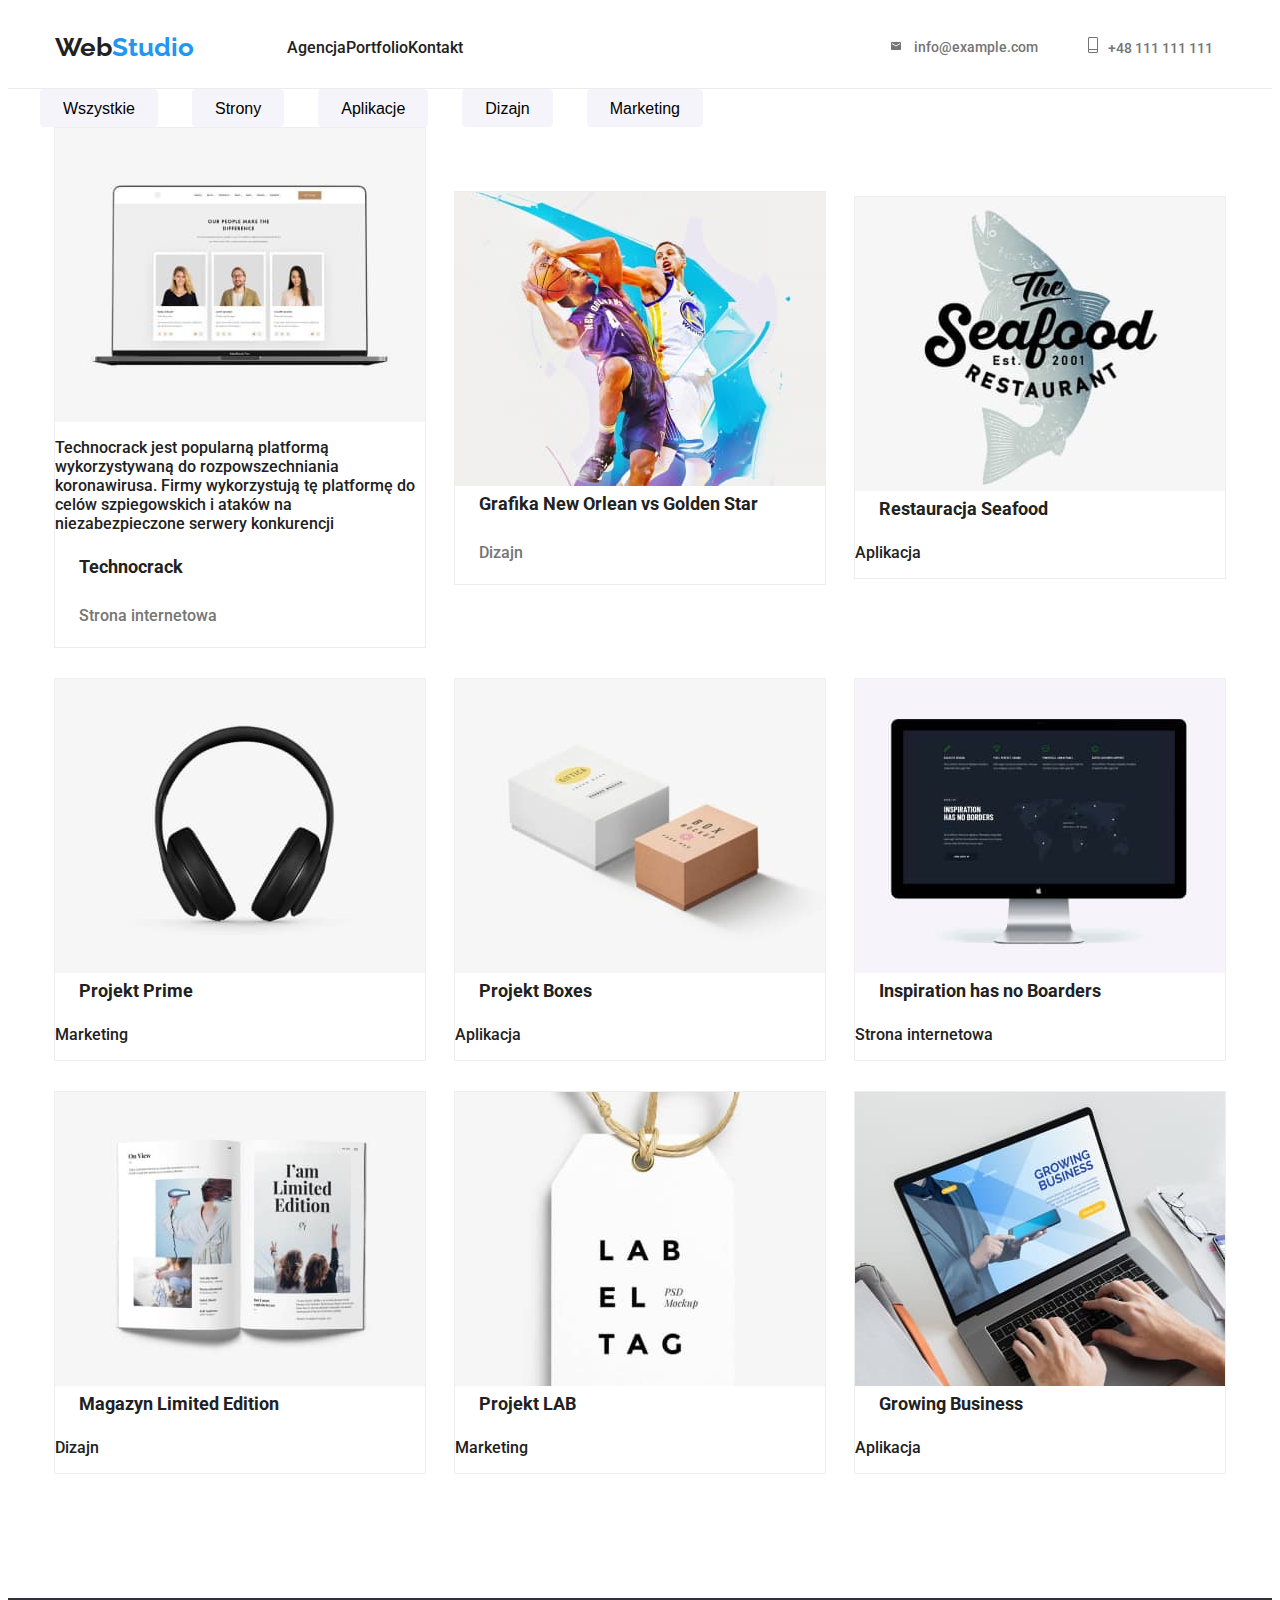
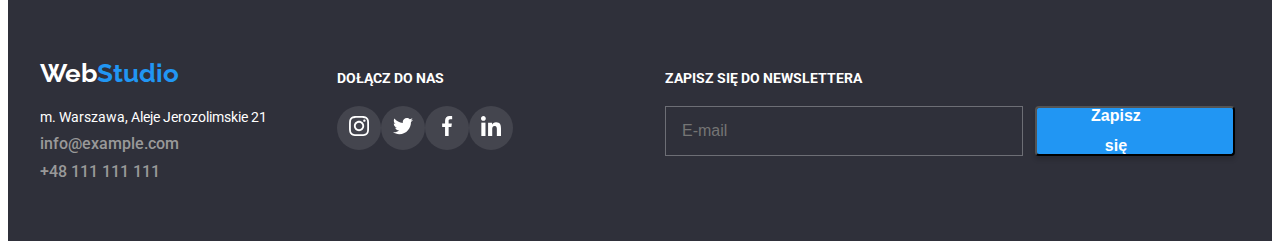
==== commit eb65d6b2: "Finish" ====
--- a/portfolio.html
+++ b/portfolio.html
@@ -17,7 +17,7 @@
         href="https://fonts.googleapis.com/css2?family=Raleway:wght@700&family=Roboto:wght@400;500;700;900&display=swap"
         rel="stylesheet">
 
-    <link rel="stylesheet" href="./CSS/styles.css">
+    <link rel="stylesheet" href="./CSS/main.min.css">
     <link rel="stylesheet" href="./CSS/style.css">
 </head>
 
--- a/CSS/main.min.css
+++ b/CSS/main.min.css
@@ -0,0 +1,1012 @@
+:root {
+    --main-font: Roboto;
+    --secondary-font: Raleway;
+    --main-color: #757575;
+    --secondary-color: #2196f3;
+    --ideal-black-color: #000;
+    --font-black-color: #212121;
+    --footer-dark-color: #2f303a;
+    --ideal-white-color: #fff;
+    --almost-white-color: #f5f4fa;
+    --current-color: currentColor;
+    --placeholder-color: rgba(117, 117, 117, 0.5);
+    --transparent-color: transparent;
+    --social-icon-fill: #afb1b8;
+    --footer-contact-icon: hsl(0, 0%, 60%);
+    --header-background-color: #ececec;
+    --portfolio-item-border-color: #eee;
+    --border-radius-2: 2px;
+    --border-radius-4: 4px;
+    --border-radius-50: 50%;
+    --font-weight-400: 400;
+    --font-weight-500: 500;
+    --font-weight-700: 700;
+    --font-weight-900: 900;
+    --font-size-12: 12px;
+    --font-size-14: 14px;
+    --font-size-16: 16px;
+    --font-size-18: 18px;
+    --font-size-20: 20px;
+    --font-size-26: 26px;
+    --font-size-36: 36px;
+    --font-size-44: 44px;
+    --line-height-1_143: 1.143;
+    --line-height-1_150: 1.15;
+    --line-height-1_172: 1.172;
+    --line-height-1_174: 1.174;
+    --line-height-1_192: 1.192;
+    --line-height-1_250: 1.25;
+    --line-height-1_367: 1.367;
+    --line-height-1_5660: 1.56;
+    --line-height-1_625: 1.625;
+    --line-height-1_875: 1.875;
+    --line-height-2_000: 2.000;
+    --letter-spacing-001em: 1%;
+    --letter-spacing-002em: 2%;
+    --letter-spacing-003em: 3%;
+    --letter-spacing-006em: 6%;
+    --transition-cubic-bezier-250ms: 250ms cubic-bezier(0.4, 0, 0.2, 1);
+    --transition-cubic-bezier-backdrop-750ms: opacity 750ms cubic-bezier(0.4, 0, 0.2, 1),
+        visibility 750ms cubic-bezier(0.4, 0, 0.2, 1)
+}
+
+.is-hidden {
+    opacity: 0;
+    visibility: hidden;
+    pointer-events: none
+}
+
+body {
+    background: var(--ideal-white-color);
+    font-family: var(--main-font);
+    color: var(--font-black-color);
+    font-weight: var(--font-weight-500)
+}
+
+h1,
+h2,
+h3,
+h4,
+h5,
+h6 {
+    margin: 0
+}
+
+ul,
+ol {
+    padding: 0;
+    margin: 0
+}
+
+p {
+    padding: 0
+}
+
+img {
+    display: block
+}
+
+.list {
+    list-style: none
+}
+
+.link {
+    text-decoration: none
+}
+
+.section {
+    align-items: center;
+    margin: 0 auto
+}
+
+.main .section {
+    display: flex;
+    justify-content: center;
+    align-items: center
+}
+
+.clients .section {
+    display: flex
+}
+
+.container {
+    width: 1200px;
+    align-items: center;
+    margin: 0 auto
+}
+
+.header .container {
+    display: flex;
+    align-items: center
+}
+
+.our-team .container {
+    background-color: #f5f4fa;
+    width: 100%
+}
+
+.clients .container {
+    margin-bottom: 94px;
+    display: flex;
+    justify-content: center
+}
+
+.header {
+    height: 80px;
+    align-items: center;
+    border-bottom: 1px solid var(--header-background-color)
+}
+
+.header .contact {
+    margin-left: auto
+}
+
+.hero {
+    background-image: linear-gradient(rgba(47, 48, 58, 0.4), rgba(47, 48, 58, 0.4)), url("../images/hero_bg.jpg");
+    background-repeat: no-repeat;
+    background-size: cover;
+    display: flex;
+    justify-content: center;
+    background-color: var(--footer-dark-color);
+    margin-bottom: 94px;
+    width: 1600px;
+    margin: 0 auto 94px auto
+}
+
+.hero__banner {
+    display: block;
+    align-items: center;
+    color: transparent;
+    height: 200px;
+    width: 696px;
+    display: block;
+    justify-content: center;
+    align-items: center;
+    padding-top: 200px;
+    padding-bottom: 400px
+}
+
+.hero__header {
+    display: flex;
+    justify-content: center;
+    align-items: center;
+    height: 120px;
+    color: var(--ideal-white-color);
+    font-size: var(--font-size-44);
+    font-weight: var(--font-weight-900);
+    line-height: var(--line-height-1_367);
+    letter-spacing: var(--letter-spacing-006em);
+    text-align: center
+}
+
+.hero__btn {
+    display: flex;
+    justify-content: center;
+    align-items: center;
+    color: var(--ideal-white-color);
+    margin-top: 30px;
+    margin-left: auto;
+    margin-right: auto;
+    padding: 10 41 10 42;
+    width: 200px;
+    height: 50px;
+    background: var(--secondary-color);
+    box-shadow: 0px 4px 4px rgba(0, 0, 0, 0.15);
+    border-radius: var(--border-radius-4)
+}
+
+.about__list {
+    display: flex;
+    justify-content: center;
+    margin-bottom: 94px
+}
+
+.about__item {
+    width: 270px;
+    height: 251px;
+    margin-right: 15px;
+    margin-left: 15px
+}
+
+.about__item h3 {
+    height: 16px;
+    font-size: var(--font-size-14);
+    line-height: var(--line-height-1_172);
+    font-weight: var(--font-weight-700);
+    letter-spacing: var(--letter-spacing-003em);
+    padding-bottom: 10px
+}
+
+.about__item p {
+    height: 75px;
+    color: var(--main-color);
+    font-size: var(--font-size-14);
+    line-height: var(--line-height-1_174);
+    letter-spacing: var(--letter-spacing-003em)
+}
+
+.about__stample {
+    display: flex;
+    justify-content: center;
+    align-items: center;
+    width: 270px;
+    height: 120px;
+    margin-bottom: 30px;
+    background-color: var(--almost-white-color);
+    border-radius: var(--border-radius-4)
+}
+
+.about__icon {
+    max-width: 70px;
+    max-height: 70px;
+    fill: cover
+}
+
+.what-we-do__header {
+    font-weight: vara(--font-weight-700);
+    font-size: var(--font-size-36);
+    line-height: var(--line-height-1_172);
+    text-align: center;
+    margin-top: 94px;
+    margin-bottom: 50px
+}
+
+.what-we-do__list {
+    display: flex;
+    justify-content: space-between;
+    padding-left: 15px;
+    padding-right: 15px;
+    padding-bottom: 94px
+}
+
+.what-we-do__item {
+    position: relative
+}
+
+.what-we-do__label {
+    position: absolute;
+    display: flex;
+    justify-content: center;
+    align-items: center;
+    font-size: var(--font-size-14);
+    font-weight: var(--font-weight-700);
+    color: var(--ideal-white-color);
+    width: 100%;
+    top: 224px;
+    text-align: center;
+    text-transform: uppercase;
+    margin: 0;
+    height: 70px;
+    background-image: linear-gradient(rgba(47, 48, 58, 0.8), rgba(47, 48, 58, 0.8))
+}
+
+.our-team__header {
+    text-align: center;
+    font-weight: var(--font-weight-700);
+    padding-top: 94px;
+    padding-bottom: 50px;
+    font-size: var(--font-size-36);
+    text-align: center;
+    line-height: var(--line-height-1_172)
+}
+
+.our-team__list {
+    display: flex;
+    justify-content: center;
+    padding-bottom: 94px
+}
+
+.our-team__item {
+    width: 270px;
+    height: 428px;
+    background: var(--ideal-white-color);
+    border-radius: 0px 0px 4px 4px;
+    box-shadow: 0px 1px 3px rgba(0, 0, 0, 0.12), 0px 1px 1px rgba(0, 0, 0, 0.14), 0px 2px 1px rgba(0, 0, 0, 0.2);
+    border-radius: 0px 0px 4px 4px
+}
+
+.our-team__item:not(:last-child) {
+    margin-right: 30px
+}
+
+.our-team__figure,
+.our-team__img {
+    margin: 0
+}
+
+.our-team__figure,
+.our-team__photo-description {
+    text-align: center
+}
+
+.our-team__figcaption {
+    padding-top: 30px
+}
+
+.our-team__photo-description {
+    color: var(--main-color)
+}
+
+.portfolio__container {
+    display: block;
+    justify-content: center;
+    padding-bottom: 94px
+}
+
+.portfolio__list {
+    display: flex;
+    flex-wrap: wrap;
+    justify-content: space-around;
+    align-items: center
+}
+
+.portfolio__item {
+    display: block;
+    position: relative;
+    justify-content: space-around;
+    width: 370px;
+    height: auto;
+    border: 1px solid var(--portfolio-item-border-color);
+    margin-bottom: 30px;
+    overflow: hidden
+}
+
+.portfolio__item:hover,
+.portfolio__item:focus {
+    box-shadow: 0px 1px 1px rgba(0, 0, 0, 0.12), 0px 4px 4px rgba(0, 0, 0, 0.06), 1px 4px 6px rgba(0, 0, 0, 0.16);
+    transition: var(--transition-cubic-bezier-250ms);
+    cursor: pointer
+}
+
+.portfolio__photo-wrapper {
+    position: relative;
+    overflow: hidden
+}
+
+.portfolio__img-overlay {
+    position: absolute;
+    display: block;
+    font-size: var(--font-size-16);
+    line-height: var(--line-height-1_5660);
+    font-weight: var(--font-weight-400);
+    letter-spacing: var(--letter-spacing-003em);
+    top: 0px;
+    left: 0px;
+    right: 0px;
+    bottom: 0px;
+    width: 100%;
+    height: 100%;
+    padding-top: 49px;
+    padding-bottom: 49px;
+    padding-left: 24px;
+    padding-right: 45px;
+    color: var(--ideal-white-color);
+    background: rgba(33, 150, 243, 0.9);
+    transform: translateY(100%);
+    transition: var(--transition-cubic-bezier-250ms)
+}
+
+.portfolio__item:hover .portfolio__img-overlay {
+    transform: translateY(0%)
+}
+
+.portfolio__item-header {
+    font-family: var(--main-font);
+    font-style: normal;
+    font-weight: var(--font-weight-700);
+    font-size: var(--font-size-18);
+    line-height: var(--line-height-2_000);
+    letter-spacing: var(--letter-spacing-006em);
+    padding-left: 24px
+}
+
+.portfolio__item-text {
+    font-size: var(--font-size-16);
+    line-height: var(--line-height-1_875);
+    letter-spacing: var(--letter-spacing-003em);
+    color: var(--main-color);
+    padding-left: 24px;
+    padding-right: 24px
+}
+
+.footer {
+    display: flex;
+    height: 100%;
+    background-color: var(--footer-dark-color);
+    display: block
+}
+
+.footer__content {
+    display: flex;
+    align-items: flex-start;
+    padding-left: 15px;
+    padding-right: 15px;
+    padding-top: 60px;
+    padding-bottom: 0px
+}
+
+.footer__wrapper_adress {
+    margin-left: 0px
+}
+
+.footer__wrapper_socials {
+    margin-left: 70px
+}
+
+.footer__address {
+    font-style: normal;
+    font-weight: var(--font-weight-400);
+    font-size: var(--font-size-14);
+    line-height: var(--line-height-1_174);
+    letter-spacing: var(--letter-spacing-003em);
+    color: var(--ideal-white-color);
+    margin-top: 20px
+}
+
+.footer__mailto,
+.footer__callto {
+    color: var(--footer-contact-icon)
+}
+
+.footer__mailto-p {
+    margin-top: 9px;
+    margin-bottom: 0px
+}
+
+.footer__callto-p {
+    margin-top: 9px;
+    margin-bottom: 60px
+}
+
+.clients__header {
+    display: flex;
+    justify-content: center;
+    font-weight: var(--font-weight-700);
+    font-size: var(--font-size-36);
+    line-height: var(--line-height-1_172);
+    padding-top: 94px;
+    padding-bottom: 50px
+}
+
+.clients__list {
+    display: flex
+}
+
+.clients__icon {
+    display: block;
+    max-height: 92px;
+    max-width: 172px;
+    fill: var(--social-icon-fill);
+    padding: 16px 32px
+}
+
+.clients__item {
+    display: flex;
+    border: 1px solid var(--social-icon-fill);
+    border-radius: var(--border-radius-4)
+}
+
+.clients__item:hover,
+.clients__item:focus {
+    border-color: var(--secondary-color);
+    fill: var(--secondary-color);
+    transition: var(--transition-cubic-bezier-250ms)
+}
+
+.clients__item:not(:last-child) {
+    margin-right: 30px
+}
+
+.clients__link:hover .clients__icon,
+.clients__link:focus .clients__icon {
+    fill: var(--secondary-color);
+    transition: var(--transition-cubic-bezier-250ms)
+}
+
+.nav .section {
+    padding-bottom: 100px;
+    padding-top: 100px
+}
+
+.menu__list {
+    display: flex
+}
+
+.menu__item {
+    position: relative;
+    font-size: var(--font-size-14);
+    line-height: var(--line-height-1_143);
+    letter-spacing: var(--letter-spacing-002em)
+}
+
+.menu__item:not(:last-child) {
+    margin-right: 46px
+}
+
+.menu__item::after {
+    position: absolute;
+    content: "";
+    width: 0;
+    height: 4px;
+    bottom: -33px;
+    left: 0;
+    background: var(--secondary-color);
+    border-radius: var(--border-radius-2)
+}
+
+.menu__item.active::after {
+    color: var(--secondary-color);
+    background: var(--secondary-color);
+    width: 100%
+}
+
+.menu__item:hover::after {
+    width: 100%;
+    transition: var(--transition-cubic-bezier-250ms)
+}
+
+.menu__link {
+    color: var(--font-black-color)
+}
+
+.menu__link:hover,
+.menu__link:focus {
+    color: var(--secondary-color);
+    transition: var(--transition-cubic-bezier-250ms)
+}
+
+.socials__list {
+    display: flex;
+    justify-content: space-between;
+    align-items: center;
+    padding-left: 32px;
+    padding-right: 32px
+}
+
+.socials__list_footer {
+    padding: 0px;
+    margin: 0px
+}
+
+.socials__title {
+    margin: 0;
+    font-size: var(--font-size-14);
+    line-height: var(--line-height-1_143);
+    letter-spacing: var(--letter-spacing-003em);
+    padding-top: 12px;
+    padding-bottom: 20px;
+    color: var(--ideal-white-color);
+    font-weight: var(--font-weight-700);
+    text-transform: uppercase
+}
+
+.socials__link {
+    display: flex;
+    justify-content: center;
+    align-items: center;
+    background-color: var(--transparent-color);
+    width: 44px;
+    height: 44px;
+    border-radius: var(--border-radius-50)
+}
+
+.socials__link_footer {
+    background-color: rgba(255, 255, 255, 0.1)
+}
+
+.socials__icon {
+    fill: var(--social-icon-fill);
+    max-width: 20px;
+    max-height: 20px
+}
+
+.socials__icon_footer {
+    fill: var(--ideal-white-color)
+}
+
+.socials__link:hover,
+.socials__link:focus {
+    background-color: var(--secondary-color);
+    transition: var(--transition-cubic-bezier-250ms);
+    fill: var(--ideal-white-color)
+}
+
+.socials__link:hover .socials__icon,
+.socials__link:focus .socials__icon {
+    fill: var(--ideal-white-color)
+}
+
+.socials__item:not(:last-child) {
+    margin-right: 10px
+}
+
+.logo {
+    margin: 24px 93px 24px 15px
+}
+
+.logo__link {
+    font-family: var(--secondary-font);
+    color: var(--font-black-color);
+    font-weight: var(--font-weight-700);
+    font-size: var(--font-size-26);
+    line-height: var(--line-height-1_192);
+    letter-spacing: var(--letter-spacing-003em)
+}
+
+.logo__link_footer {
+    color: var(--ideal-white-color)
+}
+
+.logo__accent {
+    color: var(--secondary-color)
+}
+
+.contact__list {
+    display: flex
+}
+
+.contact__tel,
+.contact__mail {
+    font-size: var(--font-size-14);
+    line-height: var(--line-height-1_143);
+    letter-spacing: var(--letter-spacing-002em);
+    padding: 1, 0;
+    color: var(--main-color)
+}
+
+.contact__tel:hover,
+.contact__tel:focus,
+.contact__mail:hover,
+.contact__mail:focus {
+    color: var(--secondary-color);
+    transition: var(--transition-cubic-bezier-250ms)
+}
+
+.contact__mail {
+    margin-left: 10px
+}
+
+.contact__tel {
+    margin-right: 27px;
+    margin-left: 50px
+}
+
+.contact__mail-icon,
+.contact__tel-icon {
+    display: inline-flex;
+    justify-content: center;
+    align-items: center;
+    margin-right: 10px;
+    fill: var(--current-color)
+}
+
+.contact__mail-icon {
+    width: 16px;
+    height: 12px
+}
+
+.contact__tel-icon {
+    width: 10px;
+    height: 16px
+}
+
+.backdrop {
+    position: fixed;
+    top: 0;
+    left: 0;
+    width: 100%;
+    height: 100%;
+    background-color: rgba(0, 0, 0, 0.2);
+    transition: var(--transition-cubic-bezier-backdrop-750ms)
+}
+
+.modal {
+    position: absolute;
+    top: 50%;
+    left: 50%;
+    transform: translate(-50%, -50%);
+    width: 528px;
+    height: 581px;
+    background-color: var(--ideal-white-color);
+    box-shadow: 0px 1px 3px rgba(0, 0, 0, 0.12), 0px 1px 1px rgba(0, 0, 0, 0.14), 0px 2px 1px rgba(0, 0, 0, 0.2);
+    border-radius: var(--border-radius-4);
+    padding: 40px
+}
+
+.close-btn {
+    position: absolute;
+    top: 8px;
+    right: 8px;
+    width: 30px;
+    height: 30px;
+    background: var(--ideal-white-color);
+    border: 1px solid rgba(0, 0, 0, 0.1);
+    cursor: pointer;
+    border-radius: var(--border-radius-50);
+    fill: var(--ideal-black-color);
+    cursor: pointer
+}
+
+.close-btn svg {
+    width: 11px;
+    height: 11px
+}
+
+.form__header {
+    display: block;
+    width: auto;
+    font-weight: var(--font-weight-700);
+    font-size: var(--font-size-20);
+    line-height: var(--line-height-1_150);
+    text-align: center;
+    letter-spacing: var(--letter-spacing-003em);
+    color: var(--font-black-color);
+    margin-bottom: 12px
+}
+
+.form__label {
+    display: flex;
+    flex-direction: column;
+    justify-content: left
+}
+
+.form__span {
+    font-weight: var(--font-weight-400);
+    font-size: var(--font-size-12);
+    line-height: var(--line-height-1_172);
+    letter-spacing: var(--letter-spacing-001em);
+    color: var(--second-color);
+    margin-bottom: 4px
+}
+
+.form__icon {
+    position: absolute;
+    display: block;
+    left: 55px;
+    width: 12px;
+    height: 12px;
+    margin-right: 15px;
+    fill: var(--current-color)
+}
+
+.form__icon_name {
+    top: 107px
+}
+
+.form__icon_tel {
+    top: 174.26px
+}
+
+.form__icon_mail {
+    top: 243px
+}
+
+.form__input {
+    display: border-box;
+    border: 1px solid rgba(33, 33, 33, 0.2);
+    border-radius: var(--border-radius-4);
+    height: 40px;
+    margin-bottom: 10px;
+    padding-left: 42px
+}
+
+.form__textarea {
+    height: 120px;
+    resize: none;
+    padding: 12px 16px;
+    margin-bottom: 20px;
+    border: 1px solid rgba(33, 33, 33, 0.2);
+    border-radius: var(--border-radius-4)
+}
+
+.form__textarea::placeholder {
+    font-size: var(--font-size-12);
+    line-height: var(--line-height-1_172);
+    letter-spacing: var(--letter-spacing-001em);
+    color: var(--placeholder-color)
+}
+
+.form .form__input:focus+.form__icon {
+    fill: var(--secondary-color)
+}
+
+.form__input,
+.form__textarea {
+    box-sizing: border-box;
+    border-radius: var(--border-radius-4);
+    outline: none
+}
+
+.form__input:active,
+.form__input:hover,
+.form__input:focus,
+.form__input:focus-within,
+.form__textarea:active,
+.form__textarea:hover,
+.form__textarea:focus,
+.form__textarea:focus-within {
+    border-color: var(--secondary-color);
+    border-radius: var(--border-radius-4);
+    fill: var(--secondary-color)
+}
+
+.form__checkbox {
+    display: inline-flex;
+    justify-content: center;
+    visibility: hidden
+}
+
+.form__checkbox:checked {
+    visibility: hidden
+}
+
+.form__checkbox-wrap {
+    display: flex;
+    justify-content: center
+}
+
+.form__checkbox-text {
+    display: inline-flex;
+    justify-content: center;
+    font-weight: var(--font-weight-400);
+    font-size: var(--font-size-14);
+    line-height: var(--line-height-1_174);
+    letter-spacing: var(--letter-spacing-003em);
+    color: var(--main-color)
+}
+
+.form__checkbox-text::before {
+    content: "";
+    width: 16px;
+    height: 15px;
+    border-radius: var(--border-radius-2);
+    border: 2px solid var(--font-black-color);
+    margin-right: 8px;
+    transition: var(--transition-cubic-bezier-250ms)
+}
+
+.form__checkbox:checked+.form__checkbox-text::before {
+    background-color: var(--secondary-color);
+    background-image: url(../images/icon-checked.svg);
+    fill: var(--secondary-color);
+    background-size: 11px 8px;
+    background-position: center;
+    background-repeat: no-repeat;
+    border: none
+}
+
+.form__link {
+    color: var(--secondary-color);
+    text-decoration: underline
+}
+
+.submit-btn {
+    display: block;
+    margin-left: auto;
+    margin-right: auto;
+    margin-top: 20px;
+    width: 200px;
+    height: 50px;
+    color: var(--ideal-white-color);
+    font-weight: var(--font-weight-700);
+    font-size: var(--font-size-16);
+    line-height: var(--line-height-1_875);
+    letter-spacing: var(--letter-spacing-006em);
+    background-color: var(--secondary-color);
+    box-shadow: 0px 4px 4px rgba(0, 0, 0, 0.15);
+    border-radius: var(--border-radius-4)
+}
+
+.filter__container {
+    margin-top: 94px;
+    margin-bottom: 50px;
+    text-align: center
+}
+
+.filter__item {
+    display: inline-flex;
+    align-items: center
+}
+
+.filter__item:not(:last-child) {
+    margin-right: 30px
+}
+
+.filter__btn {
+    height: 38px;
+    background-color: var(--almost-white-color);
+    border: 1px solid var(--almost-white-color);
+    border-radius: var(--border-radius-4);
+    font-size: var(--font-size-16);
+    line-height: var(--line-height-1_625);
+    text-align: center;
+    letter-spacing: var(--letter-spacing-003em);
+    font-weight: var(--font-weight-500);
+    padding: 6px 22px
+}
+
+.filter__btn:active,
+.filter__btn:hover,
+.filter__btn:focus {
+    background-color: var(--secondary-color);
+    color: var(--ideal-white-color);
+    cursor: pointer;
+    transition: var(--transition-cubic-bezier-250ms)
+}
+
+.newsletter__wrapper {
+    display: flex;
+    justify-content: flex-end;
+    margin-left: auto;
+    margin-right: 212px
+}
+
+.newsletter__text {
+    position: relative;
+    margin-top: 12px;
+    margin-bottom: 20px;
+    display: flex;
+    font-family: var(--main-font);
+    text-align: left;
+    font-size: var(--font-size-14);
+    font-weight: var(--font-weight-700);
+    text-transform: uppercase;
+    line-height: var(--line-height-1_172);
+    letter-spacing: var(--letter-spacing-003em);
+    color: var(--ideal-white-color)
+}
+
+.newsletter__form {
+    position: relative;
+    display: flex;
+    width: 363px;
+    height: 50px
+}
+
+.newsletter__input {
+    display: flex;
+    align-items: center;
+    font-size: var(--font-size-16);
+    line-height: var(--line-height-1_250);
+    letter-spacing: var(--letter-spacing-003em);
+    color: rgba(255, 255, 255, 0.6);
+    background-color: var(--transparent-color);
+    padding-left: 16px;
+    width: 358px;
+    height: 50px;
+    border: 1px solid rgba(255, 255, 255, 0.3);
+    box-sizing: border-box
+}
+
+.newsletter__btn {
+    position: absolute;
+    display: block;
+    top: 48px;
+    left: 370px;
+    display: flex;
+    justify-content: start;
+    align-items: center;
+    padding-left: 42px;
+    padding-right: 24px;
+    width: 200px;
+    height: 50px;
+    color: var(--ideal-white-color);
+    font-weight: var(--font-weight-700);
+    font-size: var(--font-size-16);
+    line-height: var(--line-height-1_875);
+    letter-spacing: var(--letter-spacing-006em);
+    background-color: var(--secondary-color);
+    box-shadow: 0px 4px 4px rgba(0, 0, 0, 0.15);
+    border-radius: var(--border-radius-4)
+}
+
+.newsletter__icon {
+    display: block;
+    margin-left: 20px;
+    margin-right: 13px;
+    width: 24px;
+    height: 24px;
+    fill: var(--ideal-white-color)
+}
+
+/*# sourceMappingURL=main.min.css.map */